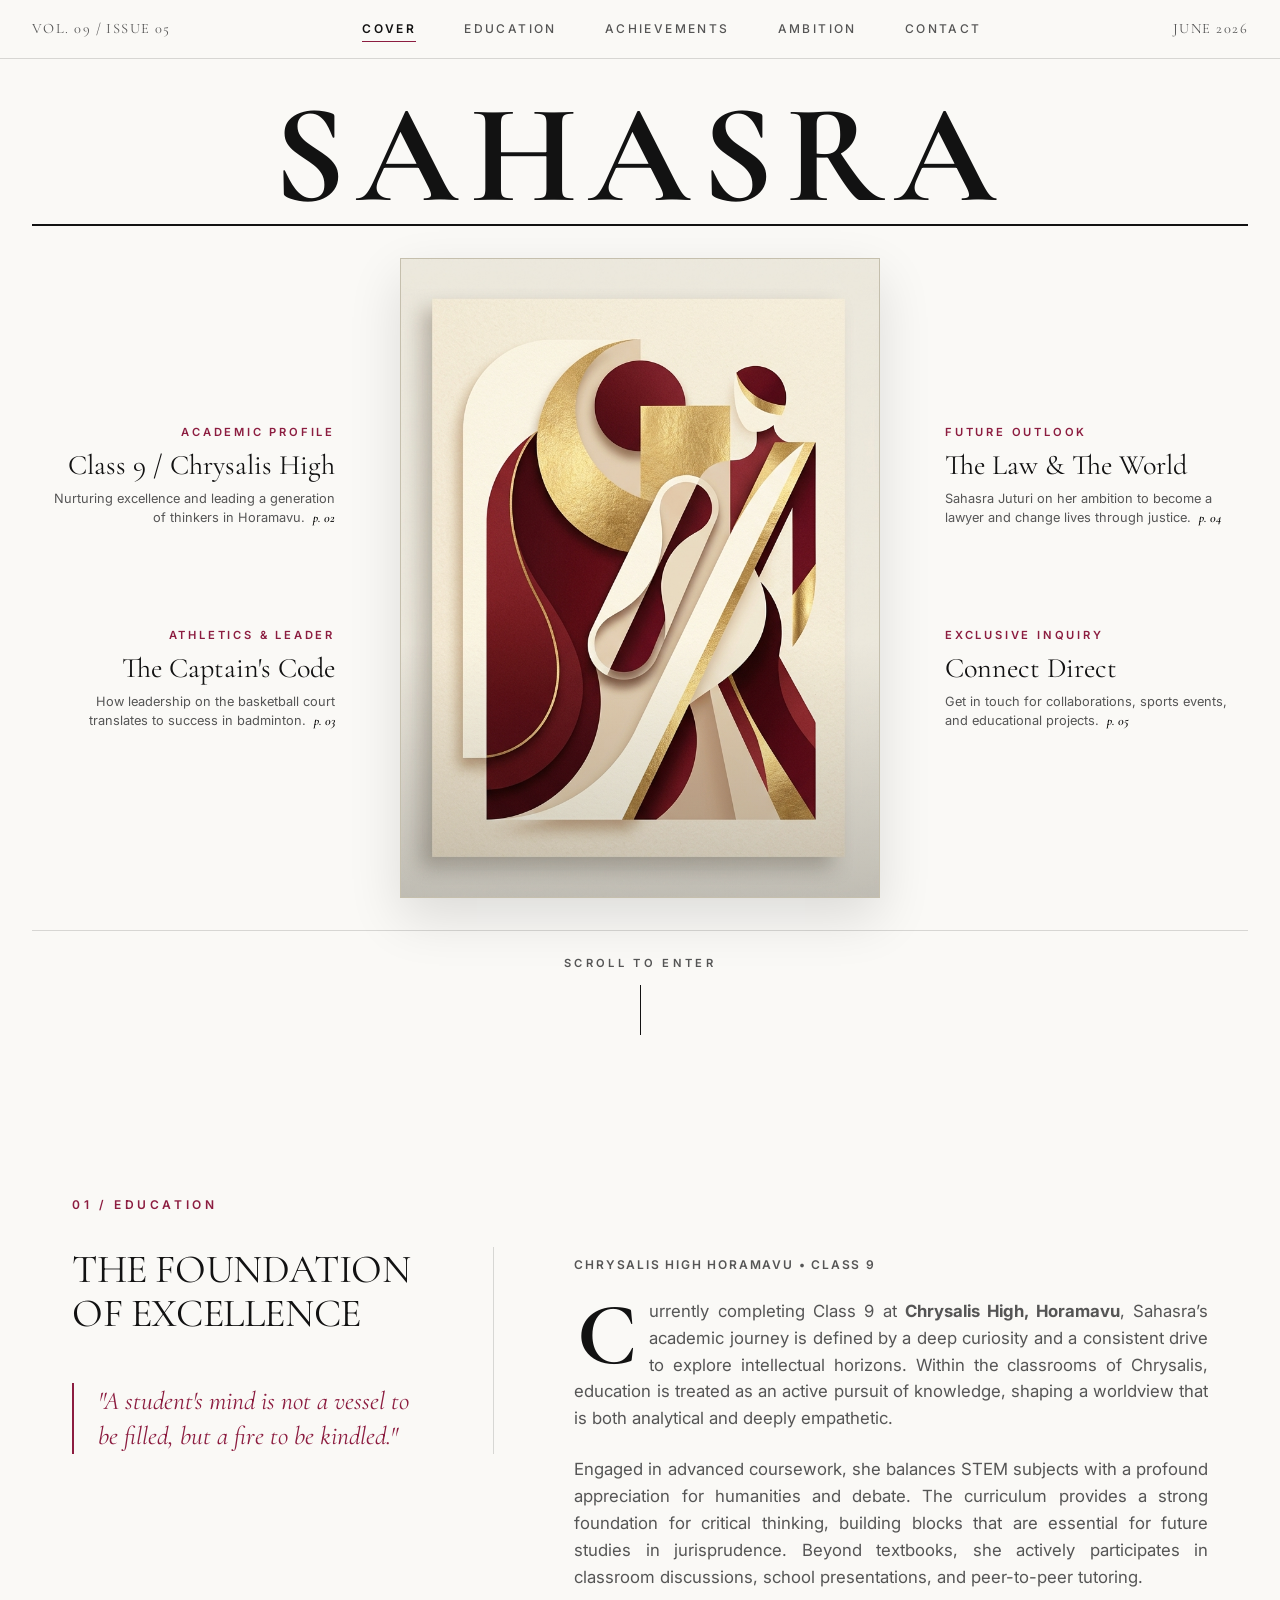
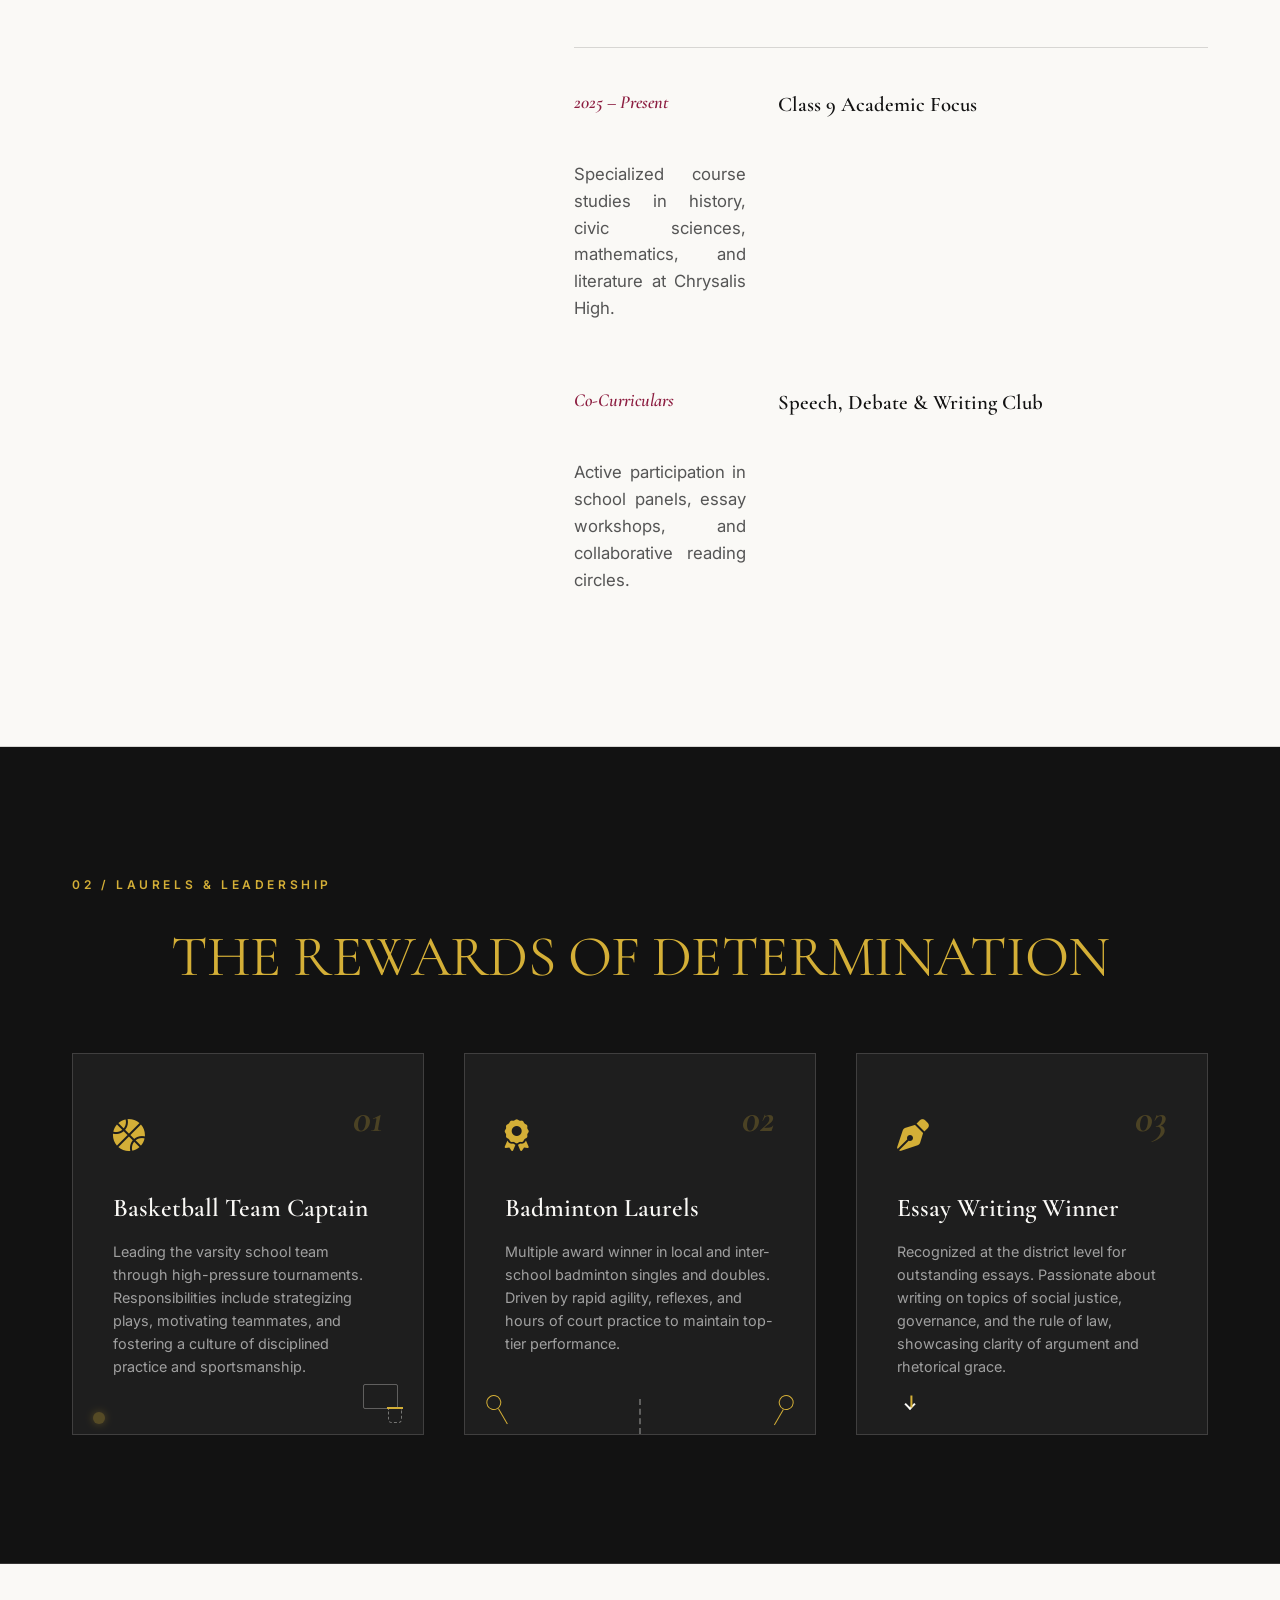
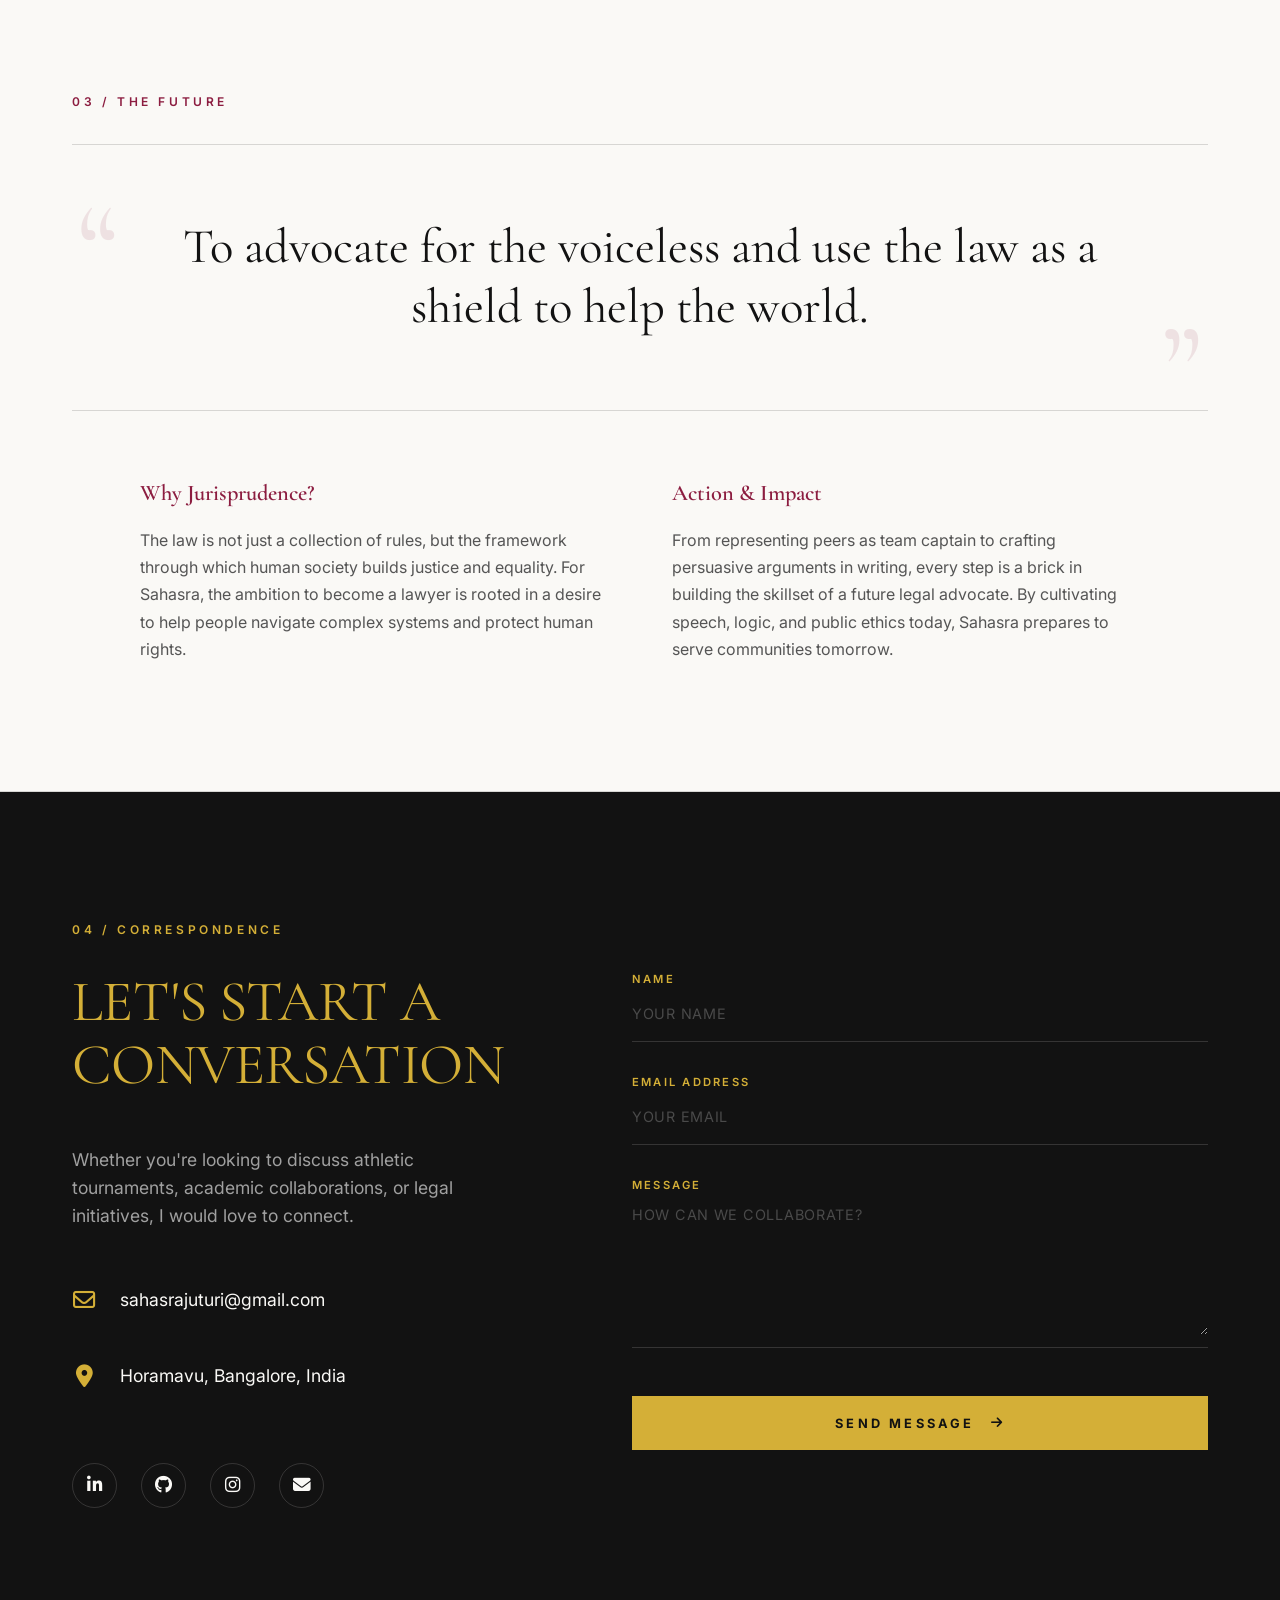
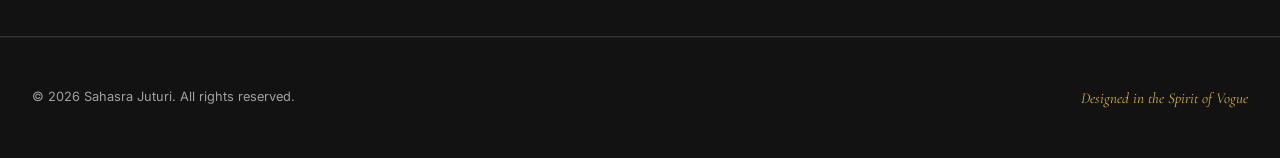
==== index.html @ def4b980 "second commit" ====
<!DOCTYPE html>
<html lang="en">
<head>
    <meta charset="UTF-8">
    <meta name="viewport" content="width=device-width, initial-scale=1.0">
    <title>Sahasra Juturi | Personal Portfolio & Editorial Showcase</title>
    <meta name="description" content="Explore the portfolio of Sahasra Juturi: student leader, basketball captain, award-winning essayist, badminton athlete, and aspiring lawyer.">
    
    <!-- Google Fonts: Cormorant Garamond (Editorial Serif) & Inter (Premium Sans-serif) -->
    <link rel="preconnect" href="https://fonts.googleapis.com">
    <link rel="preconnect" href="https://fonts.gstatic.com" crossorigin>
    <link href="https://fonts.googleapis.com/css2?family=Cormorant+Garamond:ital,wght@0,300;0,400;0,600;0,700;1,400&family=Inter:wght@300;400;500;600;700&display=swap" rel="stylesheet">
    
    <!-- FontAwesome for Premium Icons -->
    <link rel="stylesheet" href="https://cdnjs.cloudflare.com/ajax/libs/font-awesome/6.4.0/css/all.min.css">
    
    <!-- Project Stylesheet -->
    <link rel="stylesheet" href="style.css">
</head>
<body>

    <!-- Header Navigation -->
    <header class="editorial-header">
        <div class="header-container">
            <div class="issue-tag">Vol. 09 / Issue 05</div>
            <nav class="nav-links">
                <a href="#cover" class="nav-item active">Cover</a>
                <a href="#education" class="nav-item">Education</a>
                <a href="#achievements" class="nav-item">Achievements</a>
                <a href="#ambition" class="nav-item">Ambition</a>
                <a href="#contact" class="nav-item">Contact</a>
            </nav>
            <div class="date-tag">June 2026</div>
        </div>
    </header>

    <!-- Main Content -->
    <main>

        <!-- Section 1: Hero / Magazine Cover -->
        <section id="cover" class="magazine-cover section-fade">
            <div class="cover-container">
                <div class="masthead-wrapper">
                    <h1 class="masthead-title">SAHASRA</h1>
                </div>
                
                <div class="cover-grid">
                    <!-- Left Headlines -->
                    <div class="cover-column column-left">
                        <div class="headline-block" data-target="education">
                            <span class="category-tag">ACADEMIC PROFILE</span>
                            <h2 class="headline-title">Class 9 / Chrysalis High</h2>
                            <p class="headline-desc">Nurturing excellence and leading a generation of thinkers in Horamavu. <span class="page-num">p. 02</span></p>
                        </div>
                        
                        <div class="headline-block" data-target="achievements">
                            <span class="category-tag">ATHLETICS & LEADER</span>
                            <h2 class="headline-title">The Captain's Code</h2>
                            <p class="headline-desc">How leadership on the basketball court translates to success in badminton. <span class="page-num">p. 03</span></p>
                        </div>
                    </div>

                    <!-- Centerpiece Graphic -->
                    <div class="cover-centerpiece">
                        <div class="centerpiece-frame">
                            <img src="cover_centerpiece.png" alt="Sahasra Juturi Portfolio Centerpiece" class="centerpiece-img" id="centerpiece-image">
                            <div class="centerpiece-overlay"></div>
                        </div>
                    </div>

                    <!-- Right Headlines -->
                    <div class="cover-column column-right">
                        <div class="headline-block" data-target="ambition">
                            <span class="category-tag">FUTURE OUTLOOK</span>
                            <h2 class="headline-title">The Law & The World</h2>
                            <p class="headline-desc">Sahasra Juturi on her ambition to become a lawyer and change lives through justice. <span class="page-num">p. 04</span></p>
                        </div>
                        
                        <div class="headline-block" data-target="contact">
                            <span class="category-tag">EXCLUSIVE INQUIRY</span>
                            <h2 class="headline-title">Connect Direct</h2>
                            <p class="headline-desc">Get in touch for collaborations, sports events, and educational projects. <span class="page-num">p. 05</span></p>
                        </div>
                    </div>
                </div>

                <!-- Scroll Indicator / Footer Tag -->
                <div class="cover-footer">
                    <div class="scroll-prompt">
                        <span class="scroll-text">SCROLL TO ENTER</span>
                        <div class="scroll-line"></div>
                    </div>
                </div>
            </div>
        </section>

        <!-- Section 2: Education -->
        <section id="education" class="editorial-section section-fade">
            <div class="container">
                <div class="section-label">01 / Education</div>
                <div class="editorial-spread">
                    <div class="spread-sidebar">
                        <h2 class="section-headline">THE FOUNDATION OF EXCELLENCE</h2>
                        <blockquote class="editorial-quote">
                            "A student's mind is not a vessel to be filled, but a fire to be kindled."
                        </blockquote>
                    </div>
                    <div class="spread-content">
                        <div class="article-meta">CHRYSALIS HIGH HORAMAVU &bull; CLASS 9</div>
                        <p class="dropcap-paragraph">
                            Currently completing Class 9 at <strong>Chrysalis High, Horamavu</strong>, Sahasra’s academic journey is defined by a deep curiosity and a consistent drive to explore intellectual horizons. Within the classrooms of Chrysalis, education is treated as an active pursuit of knowledge, shaping a worldview that is both analytical and deeply empathetic.
                        </p>
                        <p>
                            Engaged in advanced coursework, she balances STEM subjects with a profound appreciation for humanities and debate. The curriculum provides a strong foundation for critical thinking, building blocks that are essential for future studies in jurisprudence. Beyond textbooks, she actively participates in classroom discussions, school presentations, and peer-to-peer tutoring.
                        </p>
                        <div class="education-highlights">
                            <div class="highlight-item">
                                <span class="highlight-year">2025 – Present</span>
                                <h4 class="highlight-title">Class 9 Academic Focus</h4>
                                <p class="highlight-detail">Specialized course studies in history, civic sciences, mathematics, and literature at Chrysalis High.</p>
                            </div>
                            <div class="highlight-item">
                                <span class="highlight-year">Co-Curriculars</span>
                                <h4 class="highlight-title">Speech, Debate & Writing Club</h4>
                                <p class="highlight-detail">Active participation in school panels, essay workshops, and collaborative reading circles.</p>
                            </div>
                        </div>
                    </div>
                </div>
            </div>
        </section>

        <!-- Section 3: Awards & Achievements -->
        <section id="achievements" class="editorial-section dark-bg section-fade">
            <div class="container">
                <div class="section-label gold-text">02 / Laurels & Leadership</div>
                <h2 class="section-headline centered gold-text">THE REWARDS OF DETERMINATION</h2>
                
                <div class="achievements-grid">
                    <!-- Card 1: Basketball -->
                    <div class="achievement-card">
                        <div class="card-num">01</div>
                        <div class="card-icon"><i class="fa-solid fa-basketball"></i></div>
                        <h3 class="card-title">Basketball Team Captain</h3>
                        <p class="card-desc">Leading the varsity school team through high-pressure tournaments. Responsibilities include strategizing plays, motivating teammates, and fostering a culture of disciplined practice and sportsmanship.</p>
                        <div class="sports-animation basketball-anim">
                            <div class="hoop-backboard"></div>
                            <div class="hoop-rim"></div>
                            <div class="hoop-net"></div>
                            <div class="basketball-ball"></div>
                        </div>
                    </div>

                    <!-- Card 2: Badminton -->
                    <div class="achievement-card">
                        <div class="card-num">02</div>
                        <div class="card-icon"><i class="fa-solid fa-award"></i></div>
                        <h3 class="card-title">Badminton Laurels</h3>
                        <p class="card-desc">Multiple award winner in local and inter-school badminton singles and doubles. Driven by rapid agility, reflexes, and hours of court practice to maintain top-tier performance.</p>
                        <div class="sports-animation badminton-anim">
                            <div class="badminton-net"></div>
                            <div class="badminton-racket racket-left"></div>
                            <div class="badminton-racket racket-right"></div>
                            <div class="badminton-shuttle"></div>
                        </div>
                    </div>

                    <!-- Card 3: Essay Writing -->
                    <div class="achievement-card">
                        <div class="card-num">03</div>
                        <div class="card-icon"><i class="fa-solid fa-pen-nib"></i></div>
                        <h3 class="card-title">Essay Writing Winner</h3>
                        <p class="card-desc">Recognized at the district level for outstanding essays. Passionate about writing on topics of social justice, governance, and the rule of law, showcasing clarity of argument and rhetorical grace.</p>
                        <div class="sports-animation writing-anim">
                            <div class="writing-line"></div>
                            <div class="writing-pen"></div>
                        </div>
                    </div>
                </div>
            </div>
        </section>

        <!-- Section 4: Ambition -->
        <section id="ambition" class="editorial-section section-fade">
            <div class="container">
                <div class="section-label">03 / The Future</div>
                <div class="ambition-showcase">
                    <div class="ambition-hero">
                        <div class="ambition-quote-wrapper">
                            <span class="quote-mark">&ldquo;</span>
                            <h2 class="ambition-large-text">To advocate for the voiceless and use the law as a shield to help the world.</h2>
                            <span class="quote-mark-close">&rdquo;</span>
                        </div>
                    </div>
                    <div class="ambition-details">
                        <div class="detail-column">
                            <h3 class="detail-subtitle">Why Jurisprudence?</h3>
                            <p>
                                The law is not just a collection of rules, but the framework through which human society builds justice and equality. For Sahasra, the ambition to become a lawyer is rooted in a desire to help people navigate complex systems and protect human rights.
                            </p>
                        </div>
                        <div class="detail-column">
                            <h3 class="detail-subtitle">Action & Impact</h3>
                            <p>
                                From representing peers as team captain to crafting persuasive arguments in writing, every step is a brick in building the skillset of a future legal advocate. By cultivating speech, logic, and public ethics today, Sahasra prepares to serve communities tomorrow.
                            </p>
                        </div>
                    </div>
                </div>
            </div>
        </section>

        <!-- Section 5: Contact Details -->
        <section id="contact" class="editorial-section dark-bg section-fade">
            <div class="container">
                <div class="section-label gold-text">04 / Correspondence</div>
                <div class="contact-layout">
                    <div class="contact-info">
                        <h2 class="section-headline gold-text">LET'S START A CONVERSATION</h2>
                        <p class="contact-intro-text">
                            Whether you're looking to discuss athletic tournaments, academic collaborations, or legal initiatives, I would love to connect.
                        </p>
                        
                        <div class="contact-details-list">
                            <a href="mailto:sahasrajuturi@gmail.com" class="contact-detail-item" id="email-link">
                                <i class="fa-regular fa-envelope"></i>
                                <span>sahasrajuturi@gmail.com</span>
                            </a>
                            <div class="contact-detail-item">
                                <i class="fa-solid fa-location-dot"></i>
                                <span>Horamavu, Bangalore, India</span>
                            </div>
                        </div>

                        <div class="social-links">
                            <a href="#" aria-label="LinkedIn Link" class="social-icon"><i class="fa-brands fa-linkedin-in"></i></a>
                            <a href="#" aria-label="GitHub Link" class="social-icon"><i class="fa-brands fa-github"></i></a>
                            <a href="#" aria-label="Instagram Link" class="social-icon"><i class="fa-brands fa-instagram"></i></a>
                            <a href="mailto:sahasrajuturi@gmail.com" aria-label="Email Sahasra" class="social-icon"><i class="fa-solid fa-envelope"></i></a>
                        </div>
                    </div>

                    <div class="contact-form-wrapper">
                        <form id="portfolio-contact-form" class="editorial-form">
                            <div class="form-group">
                                <label for="form-name">Name</label>
                                <input type="text" id="form-name" placeholder="YOUR NAME" required>
                            </div>
                            <div class="form-group">
                                <label for="form-email">Email Address</label>
                                <input type="email" id="form-email" placeholder="YOUR EMAIL" required>
                            </div>
                            <div class="form-group">
                                <label for="form-message">Message</label>
                                <textarea id="form-message" rows="5" placeholder="HOW CAN WE COLLABORATE?" required></textarea>
                            </div>
                            <button type="submit" class="submit-btn" id="submit-contact-button">
                                SEND MESSAGE
                                <i class="fa-solid fa-arrow-right"></i>
                            </button>
                        </form>
                        <div id="form-feedback" class="form-feedback hidden"></div>
                    </div>
                </div>
            </div>
        </section>

    </main>

    <!-- Footer -->
    <footer class="editorial-footer">
        <div class="footer-container">
            <p class="copyright-text">&copy; 2026 Sahasra Juturi. All rights reserved.</p>
            <p class="design-credit">Designed in the Spirit of Vogue</p>
        </div>
    </footer>

    <!-- Project Interactions -->
    <script src="script.js"></script>
</body>
</html>
---- style.css ----
/* ==========================================================================
   VOGUE-INSPIRED PERSONAL PORTFOLIO: DESIGN TOKENS & DESIGN SYSTEM
   ========================================================================== */

:root {
    /* Premium Color Palette */
    --color-bg-light: #FAF9F6;       /* Warm ivory/cream */
    --color-bg-dark: #121212;        /* Elegant deep black/charcoal */
    --color-bg-dark-gray: #1E1E1E;   /* Rich sidebar/card charcoal */
    --color-text-dark: #121212;      /* Primary text on light background */
    --color-text-light: #FAF9F6;     /* Primary text on dark background */
    --color-text-muted-dark: #555555;/* Secondary text on light background */
    --color-text-muted-light: #A0A0A0;/* Secondary text on dark background */
    --color-vogue-red: #8C1D40;      /* Deep burgundy accent */
    --color-gold: #D4AF37;           /* Champagne gold accent */
    --color-gold-hover: #F3E5AB;     /* Soft bright gold for interactions */
    --color-border-dark: rgba(18, 18, 18, 0.15);
    --color-border-light: rgba(250, 249, 246, 0.15);

    /* Fonts */
    --font-serif: 'Cormorant Garamond', serif;
    --font-sans: 'Inter', sans-serif;

    /* Spacing & Layout */
    --transition-smooth: all 0.4s cubic-bezier(0.25, 0.8, 0.25, 1);
    --transition-slow: all 0.8s cubic-bezier(0.25, 1, 0.5, 1);
    --transition-fast: all 0.2s ease;
}

/* ==========================================================================
   BASE STYLES & TYPOGRAPHY
   ========================================================================== */

* {
    margin: 0;
    padding: 0;
    box-sizing: border-box;
}

html {
    scroll-behavior: smooth;
    font-size: 16px;
    background-color: var(--color-bg-light);
}

body {
    font-family: var(--font-sans);
    color: var(--color-text-dark);
    background-color: var(--color-bg-light);
    line-height: 1.6;
    overflow-x: hidden;
    -webkit-font-smoothing: antialiased;
    -moz-osx-font-smoothing: grayscale;
}

/* Typography Hierarchy */
h1, h2, h3, h4 {
    font-family: var(--font-serif);
    font-weight: 400;
}

a {
    color: inherit;
    text-decoration: none;
    transition: var(--transition-fast);
}

/* Scrollbar Styles */
::-webkit-scrollbar {
    width: 6px;
}
::-webkit-scrollbar-track {
    background: var(--color-bg-light);
}
::-webkit-scrollbar-thumb {
    background: #c5b59f;
}
::-webkit-scrollbar-thumb:hover {
    background: var(--color-vogue-red);
}

/* ==========================================================================
   NAVIGATION / HEADER
   ========================================================================== */

.editorial-header {
    position: fixed;
    top: 0;
    left: 0;
    width: 100%;
    z-index: 1000;
    background-color: rgba(250, 249, 246, 0.92);
    border-bottom: 1px solid var(--color-border-dark);
    backdrop-filter: blur(10px);
    transition: var(--transition-smooth);
}

.editorial-header.scrolled {
    padding: 0.5rem 0;
    box-shadow: 0 5px 20px rgba(0, 0, 0, 0.03);
}

.header-container {
    max-width: 1400px;
    margin: 0 auto;
    padding: 1rem 2rem;
    display: flex;
    justify-content: space-between;
    align-items: center;
}

.issue-tag, .date-tag {
    font-family: var(--font-serif);
    font-size: 0.9rem;
    letter-spacing: 0.1em;
    text-transform: uppercase;
    color: var(--color-text-muted-dark);
}

.nav-links {
    display: flex;
    gap: 3rem;
}

.nav-item {
    font-family: var(--font-sans);
    font-size: 0.75rem;
    text-transform: uppercase;
    letter-spacing: 0.2em;
    font-weight: 500;
    color: var(--color-text-muted-dark);
    position: relative;
    padding: 0.2rem 0;
}

.nav-item::after {
    content: '';
    position: absolute;
    width: 0;
    height: 1px;
    bottom: 0;
    left: 50%;
    background-color: var(--color-vogue-red);
    transition: var(--transition-smooth);
    transform: translateX(-50%);
}

.nav-item:hover {
    color: var(--color-text-dark);
}

.nav-item:hover::after,
.nav-item.active::after {
    width: 100%;
}

.nav-item.active {
    color: var(--color-text-dark);
    font-weight: 600;
}

/* ==========================================================================
   MAGAZINE HERO / COVER SECTION
   ========================================================================== */

.magazine-cover {
    min-height: 100vh;
    padding-top: 5rem;
    padding-bottom: 2rem;
    display: flex;
    flex-direction: column;
    justify-content: space-between;
    position: relative;
    overflow: hidden;
}

.cover-container {
    max-width: 1400px;
    margin: 0 auto;
    width: 100%;
    height: 100%;
    display: flex;
    flex-direction: column;
    flex-grow: 1;
    justify-content: space-between;
    padding: 0 2rem;
}

/* Large Vogue-Style Masthead */
.masthead-wrapper {
    width: 100%;
    text-align: center;
    border-bottom: 2px solid var(--color-text-dark);
    margin-top: 1rem;
    padding-bottom: 0.5rem;
    position: relative;
}

.masthead-title {
    font-size: clamp(4.5rem, 11vw, 13rem);
    font-family: var(--font-serif);
    font-weight: 700;
    letter-spacing: 0.08em;
    line-height: 0.85;
    margin: 0;
    color: var(--color-text-dark);
    position: relative;
    user-select: none;
    z-index: 10;
}

/* Grid Layout for Columns & Center Image */
.cover-grid {
    display: grid;
    grid-template-columns: 1fr 1.6fr 1fr;
    gap: 2rem;
    align-items: center;
    margin: 2rem 0;
    flex-grow: 1;
    position: relative;
    z-index: 15;
}

.cover-column {
    display: flex;
    flex-direction: column;
    gap: 4rem;
}

.column-left {
    text-align: right;
}

.column-right {
    text-align: left;
}

/* Headlines */
.headline-block {
    cursor: pointer;
    transition: var(--transition-smooth);
    padding: 1rem;
    border-radius: 4px;
    border: 1px solid transparent;
}

.headline-block:hover {
    border-color: var(--color-border-dark);
    background-color: rgba(255, 255, 255, 0.4);
    transform: translateY(-5px);
}

.category-tag {
    display: block;
    font-family: var(--font-sans);
    font-size: 0.7rem;
    font-weight: 600;
    letter-spacing: 0.25em;
    color: var(--color-vogue-red);
    text-transform: uppercase;
    margin-bottom: 0.5rem;
}

.headline-title {
    font-family: var(--font-serif);
    font-size: clamp(1.4rem, 2.2vw, 2.2rem);
    line-height: 1.1;
    margin-bottom: 0.5rem;
    transition: var(--transition-fast);
}

.headline-block:hover .headline-title {
    color: var(--color-vogue-red);
}

.headline-desc {
    font-family: var(--font-sans);
    font-size: 0.8rem;
    color: var(--color-text-muted-dark);
    line-height: 1.5;
}

.page-num {
    font-family: var(--font-serif);
    font-style: italic;
    font-weight: 600;
    color: var(--color-text-dark);
    margin-left: 0.25rem;
}

/* Centerpiece Frame (Emulating Vogue Cover Depth) */
.cover-centerpiece {
    width: 100%;
    display: flex;
    justify-content: center;
    position: relative;
    z-index: 20;
}

.centerpiece-frame {
    width: 100%;
    max-width: 480px;
    aspect-ratio: 3 / 4;
    overflow: hidden;
    box-shadow: 0 20px 50px rgba(0, 0, 0, 0.12);
    border: 1px solid var(--color-border-dark);
    position: relative;
    background-color: #e5dec9;
}

.centerpiece-img {
    width: 100%;
    height: 100%;
    object-fit: cover;
    transition: var(--transition-slow);
}

.headline-block:hover ~ .cover-centerpiece .centerpiece-img {
    transform: scale(1.03);
}

.centerpiece-overlay {
    position: absolute;
    top: 0;
    left: 0;
    width: 100%;
    height: 100%;
    background: linear-gradient(180deg, rgba(18, 18, 18, 0) 60%, rgba(18, 18, 18, 0.2) 100%);
    pointer-events: none;
}

/* Cover Footer */
.cover-footer {
    display: flex;
    justify-content: center;
    align-items: center;
    border-top: 1px solid var(--color-border-dark);
    padding-top: 1.5rem;
}

.scroll-prompt {
    display: flex;
    flex-direction: column;
    align-items: center;
    gap: 0.8rem;
    cursor: pointer;
}

.scroll-text {
    font-family: var(--font-sans);
    font-size: 0.7rem;
    letter-spacing: 0.3em;
    font-weight: 600;
    color: var(--color-text-muted-dark);
}

.scroll-line {
    width: 1px;
    height: 50px;
    background: linear-gradient(to bottom, var(--color-text-dark) 50%, transparent 50%);
    background-size: 100% 200%;
    animation: scroll-bounce 2s infinite cubic-bezier(0.25, 0.8, 0.25, 1);
}

@keyframes scroll-bounce {
    0% {
        background-position: 0 0;
    }
    50% {
        background-position: 0 -100%;
    }
    100% {
        background-position: 0 -200%;
    }
}

/* ==========================================================================
   EDITORIAL SECTION LAYOUT
   ========================================================================== */

.editorial-section {
    padding: 8rem 0;
    border-bottom: 1px solid var(--color-border-dark);
    position: relative;
}

.editorial-section.dark-bg {
    background-color: var(--color-bg-dark);
    color: var(--color-text-light);
    border-bottom: 1px solid var(--color-border-light);
}

.container {
    max-width: 1200px;
    margin: 0 auto;
    padding: 0 2rem;
}

.section-label {
    font-family: var(--font-sans);
    font-size: 0.75rem;
    letter-spacing: 0.3em;
    text-transform: uppercase;
    font-weight: 600;
    color: var(--color-vogue-red);
    margin-bottom: 2rem;
}

.section-headline {
    font-size: clamp(2.2rem, 4.5vw, 4rem);
    line-height: 1.1;
    margin-bottom: 3rem;
    letter-spacing: -0.01em;
}

.section-headline.centered {
    text-align: center;
}

.gold-text {
    color: var(--color-gold);
}

/* ==========================================================================
   SECTION 2: EDUCATION (EDITORIAL SPREAD)
   ========================================================================== */

.editorial-spread {
    display: grid;
    grid-template-columns: 1fr 1.5fr;
    gap: 5rem;
    align-items: start;
}

.spread-sidebar {
    border-right: 1px solid var(--color-border-dark);
    padding-right: 4rem;
}

.spread-sidebar .section-headline {
    margin-bottom: 2rem;
    font-size: 2.5rem;
    line-height: 1.1;
}

.editorial-quote {
    font-family: var(--font-serif);
    font-size: 1.6rem;
    font-style: italic;
    color: var(--color-vogue-red);
    line-height: 1.4;
    border-left: 2px solid var(--color-vogue-red);
    padding-left: 1.5rem;
    margin-top: 3rem;
}

.spread-content {
    padding-top: 0.5rem;
}

.article-meta {
    font-family: var(--font-sans);
    font-size: 0.75rem;
    font-weight: 600;
    letter-spacing: 0.15em;
    color: var(--color-text-muted-dark);
    margin-bottom: 1.5rem;
}

.dropcap-paragraph::first-letter {
    font-family: var(--font-serif);
    float: left;
    font-size: 5.5rem;
    line-height: 0.75;
    padding-top: 4px;
    padding-right: 12px;
    padding-left: 3px;
    font-weight: 700;
    color: var(--color-text-dark);
}

.spread-content p {
    font-size: 1.05rem;
    color: var(--color-text-muted-dark);
    margin-bottom: 1.5rem;
    text-align: justify;
}

.education-highlights {
    margin-top: 3.5rem;
    display: flex;
    flex-direction: column;
    gap: 2.5rem;
    border-top: 1px solid var(--color-border-dark);
    padding-top: 2.5rem;
}

.highlight-item {
    display: grid;
    grid-template-columns: 1fr 2.5fr;
    gap: 2rem;
}

.highlight-year {
    font-family: var(--font-serif);
    font-size: 1.15rem;
    font-weight: 600;
    color: var(--color-vogue-red);
    font-style: italic;
}

.highlight-title {
    font-size: 1.3rem;
    font-weight: 600;
    margin-bottom: 0.5rem;
}

.highlight-detail {
    font-size: 0.9rem;
    color: var(--color-text-muted-dark);
}

/* ==========================================================================
   SECTION 3: AWARDS & ACHIEVEMENTS
   ========================================================================== */

.achievements-grid {
    display: grid;
    grid-template-columns: repeat(3, 1fr);
    gap: 2.5rem;
    margin-top: 4rem;
}

.achievement-card {
    background-color: var(--color-bg-dark-gray);
    border: 1px solid var(--color-border-light);
    padding: 3.5rem 2.5rem;
    position: relative;
    transition: var(--transition-smooth);
    display: flex;
    flex-direction: column;
    height: 100%;
}

.achievement-card:hover {
    transform: translateY(-8px);
    border-color: var(--color-gold);
    box-shadow: 0 15px 40px rgba(0, 0, 0, 0.4);
}

.card-num {
    font-family: var(--font-serif);
    font-size: 2.5rem;
    font-style: italic;
    color: rgba(212, 175, 55, 0.25);
    position: absolute;
    top: 2rem;
    right: 2.5rem;
    font-weight: 700;
}

.card-icon {
    font-size: 2rem;
    color: var(--color-gold);
    margin-bottom: 2rem;
}

.card-title {
    font-size: 1.6rem;
    font-weight: 600;
    margin-bottom: 1rem;
    color: var(--color-text-light);
    line-height: 1.2;
}

.card-desc {
    font-size: 0.9rem;
    color: var(--color-text-muted-light);
    line-height: 1.6;
}

/* ==========================================================================
   SECTION 4: AMBITION
   ========================================================================== */

.ambition-showcase {
    display: flex;
    flex-direction: column;
    gap: 4rem;
}

.ambition-hero {
    border-top: 1px solid var(--color-border-dark);
    border-bottom: 1px solid var(--color-border-dark);
    padding: 4.5rem 0;
    text-align: center;
}

.ambition-quote-wrapper {
    max-width: 1000px;
    margin: 0 auto;
    position: relative;
}

.quote-mark {
    font-family: var(--font-serif);
    font-size: 8rem;
    line-height: 0;
    position: absolute;
    top: 2rem;
    left: -4rem;
    opacity: 0.1;
    color: var(--color-vogue-red);
}

.quote-mark-close {
    font-family: var(--font-serif);
    font-size: 8rem;
    line-height: 0;
    position: absolute;
    bottom: -2rem;
    right: -4rem;
    opacity: 0.1;
    color: var(--color-vogue-red);
}

.ambition-large-text {
    font-size: clamp(2rem, 3.8vw, 3.4rem);
    font-family: var(--font-serif);
    line-height: 1.25;
    font-weight: 400;
    color: var(--color-text-dark);
}

.ambition-details {
    display: grid;
    grid-template-columns: repeat(2, 1fr);
    gap: 4rem;
    max-width: 1000px;
    margin: 0 auto;
}

.detail-subtitle {
    font-size: 1.4rem;
    font-weight: 600;
    margin-bottom: 1rem;
    color: var(--color-vogue-red);
}

.ambition-details p {
    font-size: 1rem;
    color: var(--color-text-muted-dark);
    line-height: 1.7;
}

/* ==========================================================================
   SECTION 5: CONTACT & CORRESPONDENCE
   ========================================================================== */

.contact-layout {
    display: grid;
    grid-template-columns: 1fr 1.2fr;
    gap: 5rem;
    align-items: start;
    margin-top: 2rem;
}

.contact-info {
    padding-right: 2rem;
}

.contact-intro-text {
    font-size: 1.1rem;
    color: var(--color-text-muted-light);
    margin-bottom: 3rem;
}

.contact-details-list {
    display: flex;
    flex-direction: column;
    gap: 2rem;
    margin-bottom: 4rem;
}

.contact-detail-item {
    display: flex;
    align-items: center;
    gap: 1.5rem;
    font-size: 1.1rem;
    color: var(--color-text-light);
    transition: var(--transition-fast);
    padding: 0.5rem 0;
    width: fit-content;
}

.contact-detail-item i {
    font-size: 1.4rem;
    color: var(--color-gold);
    width: 24px;
    text-align: center;
}

#email-link:hover {
    color: var(--color-gold);
    transform: translateX(5px);
}

.social-links {
    display: flex;
    gap: 1.5rem;
}

.social-icon {
    display: flex;
    justify-content: center;
    align-items: center;
    width: 45px;
    height: 45px;
    border-radius: 50%;
    border: 1px solid var(--color-border-light);
    color: var(--color-text-light);
    font-size: 1.1rem;
    transition: var(--transition-smooth);
}

.social-icon:hover {
    background-color: var(--color-gold);
    color: var(--color-bg-dark);
    border-color: var(--color-gold);
    transform: translateY(-3px);
}

/* Luxurious Form */
.editorial-form {
    display: flex;
    flex-direction: column;
    gap: 2rem;
}

.form-group {
    display: flex;
    flex-direction: column;
    gap: 0.5rem;
    border-bottom: 1px solid var(--color-border-light);
    padding-bottom: 0.8rem;
}

.form-group label {
    font-family: var(--font-sans);
    font-size: 0.7rem;
    letter-spacing: 0.2em;
    font-weight: 600;
    color: var(--color-gold);
    text-transform: uppercase;
}

.form-group input,
.form-group textarea {
    background: transparent;
    border: none;
    outline: none;
    font-family: var(--font-serif);
    font-size: 1.3rem;
    color: var(--color-text-light);
    width: 100%;
    padding: 0.2rem 0;
}

.form-group input::placeholder,
.form-group textarea::placeholder {
    color: #4a4a4a;
    font-family: var(--font-sans);
    font-size: 0.9rem;
    letter-spacing: 0.05em;
}

.form-group input:focus,
.form-group textarea:focus {
    border-color: var(--color-gold);
}

.submit-btn {
    background-color: var(--color-gold);
    color: var(--color-bg-dark);
    border: none;
    padding: 1.2rem 2.5rem;
    font-family: var(--font-sans);
    font-size: 0.8rem;
    font-weight: 700;
    letter-spacing: 0.25em;
    cursor: pointer;
    transition: var(--transition-smooth);
    display: flex;
    justify-content: center;
    align-items: center;
    gap: 1rem;
    margin-top: 1rem;
}

.submit-btn:hover {
    background-color: var(--color-text-light);
    color: var(--color-bg-dark);
    transform: translateY(-2px);
}

.form-feedback {
    margin-top: 1.5rem;
    padding: 1rem;
    border-radius: 4px;
    font-size: 0.9rem;
    font-family: var(--font-sans);
    text-align: center;
    animation: fadeIn 0.3s ease;
}

.form-feedback.success {
    background-color: rgba(40, 167, 69, 0.15);
    color: #28a745;
    border: 1px solid rgba(40, 167, 69, 0.3);
}

.form-feedback.error {
    background-color: rgba(220, 53, 69, 0.15);
    color: #dc3545;
    border: 1px solid rgba(220, 53, 69, 0.3);
}

.hidden {
    display: none;
}

/* ==========================================================================
   FOOTER
   ========================================================================== */

.editorial-footer {
    background-color: var(--color-bg-dark);
    color: var(--color-text-muted-light);
    border-top: 1px solid rgba(250, 249, 246, 0.05);
    padding: 3rem 0;
}

.footer-container {
    max-width: 1400px;
    margin: 0 auto;
    padding: 0 2rem;
    display: flex;
    justify-content: space-between;
    align-items: center;
}

.copyright-text {
    font-size: 0.8rem;
}

.design-credit {
    font-family: var(--font-serif);
    font-size: 0.95rem;
    font-style: italic;
    color: var(--color-gold);
}

/* ==========================================================================
   SCROLL ANIMATIONS (FADE IN EFFECTS)
   ========================================================================== */

.section-fade {
    opacity: 0;
    transform: translateY(40px);
    transition: opacity 1s cubic-bezier(0.25, 1, 0.5, 1),
                transform 1s cubic-bezier(0.25, 1, 0.5, 1);
}

.section-fade.visible {
    opacity: 1;
    transform: translateY(0);
}

@keyframes fadeIn {
    from { opacity: 0; }
    to { opacity: 1; }
}

/* ==========================================================================
   RESPONSIVE MEDIA QUERIES
   ========================================================================== */

@media (max-width: 1200px) {
    .editorial-spread {
        gap: 3rem;
    }
    .spread-sidebar {
        padding-right: 2rem;
    }
}

@media (max-width: 992px) {
    /* Header adjustments */
    .issue-tag, .date-tag {
        display: none;
    }
    .header-container {
        justify-content: center;
    }
    .nav-links {
        gap: 1.8rem;
    }

    /* Cover adjustments */
    .cover-grid {
        grid-template-columns: 1fr;
        gap: 3rem;
    }
    .cover-column {
        gap: 2rem;
    }
    .column-left {
        text-align: left;
        order: 2;
    }
    .cover-centerpiece {
        order: 1;
    }
    .column-right {
        order: 3;
    }
    .centerpiece-frame {
        max-width: 380px;
    }

    /* Education Section */
    .editorial-spread {
        grid-template-columns: 1fr;
        gap: 3rem;
    }
    .spread-sidebar {
        border-right: none;
        border-bottom: 1px solid var(--color-border-dark);
        padding-right: 0;
        padding-bottom: 2rem;
    }
    .editorial-quote {
        margin-top: 1.5rem;
    }

    /* Achievements Grid */
    .achievements-grid {
        grid-template-columns: repeat(2, 1fr);
    }

    /* Ambition Section */
    .ambition-details {
        grid-template-columns: 1fr;
        gap: 2rem;
    }

    /* Contact Details */
    .contact-layout {
        grid-template-columns: 1fr;
        gap: 4rem;
    }
    .contact-info {
        padding-right: 0;
    }
}

@media (max-width: 768px) {
    .editorial-section {
        padding: 5rem 0;
    }
    
    /* Cover Masthead */
    .masthead-title {
        font-size: clamp(3.2rem, 12vw, 6rem);
    }
    
    .nav-links {
        gap: 1.2rem;
    }
    .nav-item {
        font-size: 0.65rem;
        letter-spacing: 0.15em;
    }

    /* Achievements Grid */
    .achievements-grid {
        grid-template-columns: 1fr;
    }
    
    .quote-mark, .quote-mark-close {
        display: none;
    }
    
    /* Highlight item layout */
    .highlight-item {
        grid-template-columns: 1fr;
        gap: 0.5rem;
    }
    .education-highlights {
        gap: 2rem;
    }
}

@media (max-width: 480px) {
    .header-container {
        padding: 1rem;
    }
    .nav-links {
        gap: 0.8rem;
        flex-wrap: wrap;
        justify-content: center;
    }
    .submit-btn {
        padding: 1rem 1.5rem;
        font-size: 0.75rem;
    }
}
}

/* ==========================================================================
   SPORTS & CREATIVE HOVER ANIMATIONS
   ========================================================================== */

.sports-animation {
    height: 100px;
    width: 100%;
    position: relative;
    margin-top: 2rem;
    padding-top: 1rem;
    border-top: 1px dashed rgba(250, 249, 246, 0.1);
    overflow: hidden;
    opacity: 0.15;
    transition: var(--transition-smooth);
}

.achievement-card:hover .sports-animation {
    opacity: 0.95;
}

/* 1. Basketball Animation */
.basketball-anim {
    display: flex;
    align-items: center;
    justify-content: center;
}

.hoop-backboard {
    position: absolute;
    right: 25px;
    bottom: 25px;
    width: 35px;
    height: 25px;
    border: 1px solid rgba(250, 249, 246, 0.3);
    border-radius: 2px;
}

.hoop-rim {
    position: absolute;
    right: 20px;
    bottom: 25px;
    width: 16px;
    height: 2px;
    background-color: var(--color-gold);
}

.hoop-net {
    position: absolute;
    right: 21px;
    bottom: 11px;
    width: 14px;
    height: 14px;
    border-left: 1px dashed rgba(250, 249, 246, 0.4);
    border-right: 1px dashed rgba(250, 249, 246, 0.4);
    border-bottom: 1px dashed rgba(250, 249, 246, 0.4);
    border-radius: 0 0 4px 4px;
    transform-origin: top center;
}

.basketball-ball {
    position: absolute;
    left: 20px;
    bottom: 10px;
    width: 12px;
    height: 12px;
    border-radius: 50%;
    background-color: var(--color-gold);
    box-shadow: 0 0 8px var(--color-gold);
    transform: translateY(0);
    opacity: 0.3;
}

.achievement-card:hover .basketball-ball {
    animation: basketball-shoot 2.2s infinite ease-in-out;
}

.achievement-card:hover .hoop-net {
    animation: net-swish 2.2s infinite ease-in-out;
}

@keyframes basketball-shoot {
    0% {
        left: 20px;
        bottom: 10px;
        opacity: 0;
        transform: scale(0.8);
    }
    10% {
        opacity: 1;
        transform: scale(1);
    }
    50% {
        left: calc(100% - 130px);
        bottom: 60px;
    }
    70% {
        left: calc(100% - 38px);
        bottom: 24px;
        opacity: 1;
        transform: scale(0.9);
    }
    80% {
        left: calc(100% - 36px);
        bottom: 5px;
        opacity: 0.5;
        transform: scale(0.85);
    }
    90%, 100% {
        left: calc(100% - 34px);
        bottom: -15px;
        opacity: 0;
    }
}

@keyframes net-swish {
    0%, 68% {
        transform: scale(1) rotate(0deg);
    }
    72% {
        transform: scale(1.15, 0.8) rotate(3deg);
    }
    78% {
        transform: scale(0.9, 1.1) rotate(-3deg);
    }
    84% {
        transform: scale(1.05, 0.95) rotate(1deg);
    }
    90% {
        transform: scale(1) rotate(0deg);
    }
}

/* 2. Badminton Animation */
.badminton-anim {
    display: flex;
    align-items: center;
    justify-content: center;
}

.badminton-net {
    position: absolute;
    left: 50%;
    bottom: 0;
    width: 2px;
    height: 35px;
    border-left: 2px dashed rgba(250, 249, 246, 0.3);
    transform: translateX(-50%);
}

.badminton-racket {
    position: absolute;
    width: 15px;
    height: 15px;
    border: 1px solid var(--color-gold);
    border-radius: 50%;
    bottom: 25px;
}

.badminton-racket::after {
    content: '';
    position: absolute;
    width: 1px;
    height: 18px;
    background-color: var(--color-gold);
    top: 14px;
    left: 7px;
}

.racket-left {
    left: 25px;
    transform: rotate(-30deg);
    transform-origin: bottom center;
}

.racket-right {
    right: 25px;
    transform: rotate(30deg);
    transform-origin: bottom center;
}

.badminton-shuttle {
    position: absolute;
    left: 32px;
    bottom: 30px;
    width: 8px;
    height: 8px;
    border-left: 4px solid transparent;
    border-right: 4px solid transparent;
    border-top: 6px solid var(--color-text-light);
    border-radius: 1px;
    opacity: 0;
}

.badminton-shuttle::after {
    content: '';
    position: absolute;
    width: 4px;
    height: 4px;
    background-color: var(--color-gold);
    border-radius: 50%;
    top: -8px;
    left: -2px;
}

.achievement-card:hover .racket-left {
    animation: swing-left 2.5s infinite ease-in-out;
}

.achievement-card:hover .racket-right {
    animation: swing-right 2.5s infinite ease-in-out;
}

.achievement-card:hover .badminton-shuttle {
    animation: shuttle-flight 2.5s infinite ease-in-out;
}

@keyframes swing-left {
    0%, 100% {
        transform: rotate(-30deg);
    }
    8% {
        transform: rotate(15deg);
    }
    18% {
        transform: rotate(-30deg);
    }
}

@keyframes swing-right {
    0%, 100% {
        transform: rotate(30deg);
    }
    50% {
        transform: rotate(30deg);
    }
    58% {
        transform: rotate(-15deg);
    }
    68% {
        transform: rotate(30deg);
    }
}

@keyframes shuttle-flight {
    0% {
        left: 32px;
        bottom: 30px;
        transform: rotate(45deg);
        opacity: 0;
    }
    5% {
        opacity: 1;
    }
    25% {
        left: 50%;
        bottom: 70px;
        transform: rotate(90deg);
    }
    49% {
        left: calc(100% - 42px);
        bottom: 30px;
        transform: rotate(135deg);
        opacity: 1;
    }
    50% {
        left: calc(100% - 42px);
        bottom: 30px;
        transform: rotate(225deg);
        opacity: 1;
    }
    75% {
        left: 50%;
        bottom: 70px;
        transform: rotate(270deg);
    }
    95% {
        left: 32px;
        bottom: 30px;
        transform: rotate(315deg);
        opacity: 1;
    }
    100% {
        left: 32px;
        bottom: 30px;
        transform: rotate(315deg);
        opacity: 0;
    }
}

/* 3. Writing / Essay Animation */
.writing-anim {
    display: flex;
    align-items: center;
    justify-content: center;
}

.writing-line {
    position: absolute;
    left: 15%;
    bottom: 25px;
    width: 0%;
    height: 1px;
    background-color: var(--color-gold);
    box-shadow: 0 0 4px var(--color-gold);
    transition: none;
}

.writing-pen {
    position: absolute;
    left: 15%;
    bottom: 24px;
    width: 8px;
    height: 8px;
    border-left: 2px solid var(--color-text-light);
    border-bottom: 2px solid var(--color-text-light);
    transform: rotate(-45deg);
    transform-origin: bottom left;
}

.writing-pen::after {
    content: '';
    position: absolute;
    width: 2px;
    height: 12px;
    background-color: var(--color-gold);
    transform: rotate(45deg);
    left: 4px;
    top: -3px;
}

.achievement-card:hover .writing-line {
    animation: draw-line 3s infinite ease-in-out;
}

.achievement-card:hover .writing-pen {
    animation: draw-pen 3s infinite ease-in-out;
}

@keyframes draw-line {
    0% {
        width: 0%;
        opacity: 0;
    }
    5% {
        opacity: 1;
    }
    80% {
        width: 70%;
        opacity: 1;
    }
    90%, 100% {
        width: 70%;
        opacity: 0;
    }
}

@keyframes draw-pen {
    0% {
        left: 15%;
        transform: rotate(-45deg) translate(0, 0);
        opacity: 0;
    }
    5% {
        opacity: 1;
    }
    80% {
        left: 85%;
        transform: rotate(-40deg) translate(3px, -2px);
        opacity: 1;
    }
    90%, 100% {
        left: 85%;
        opacity: 0;
    }
}
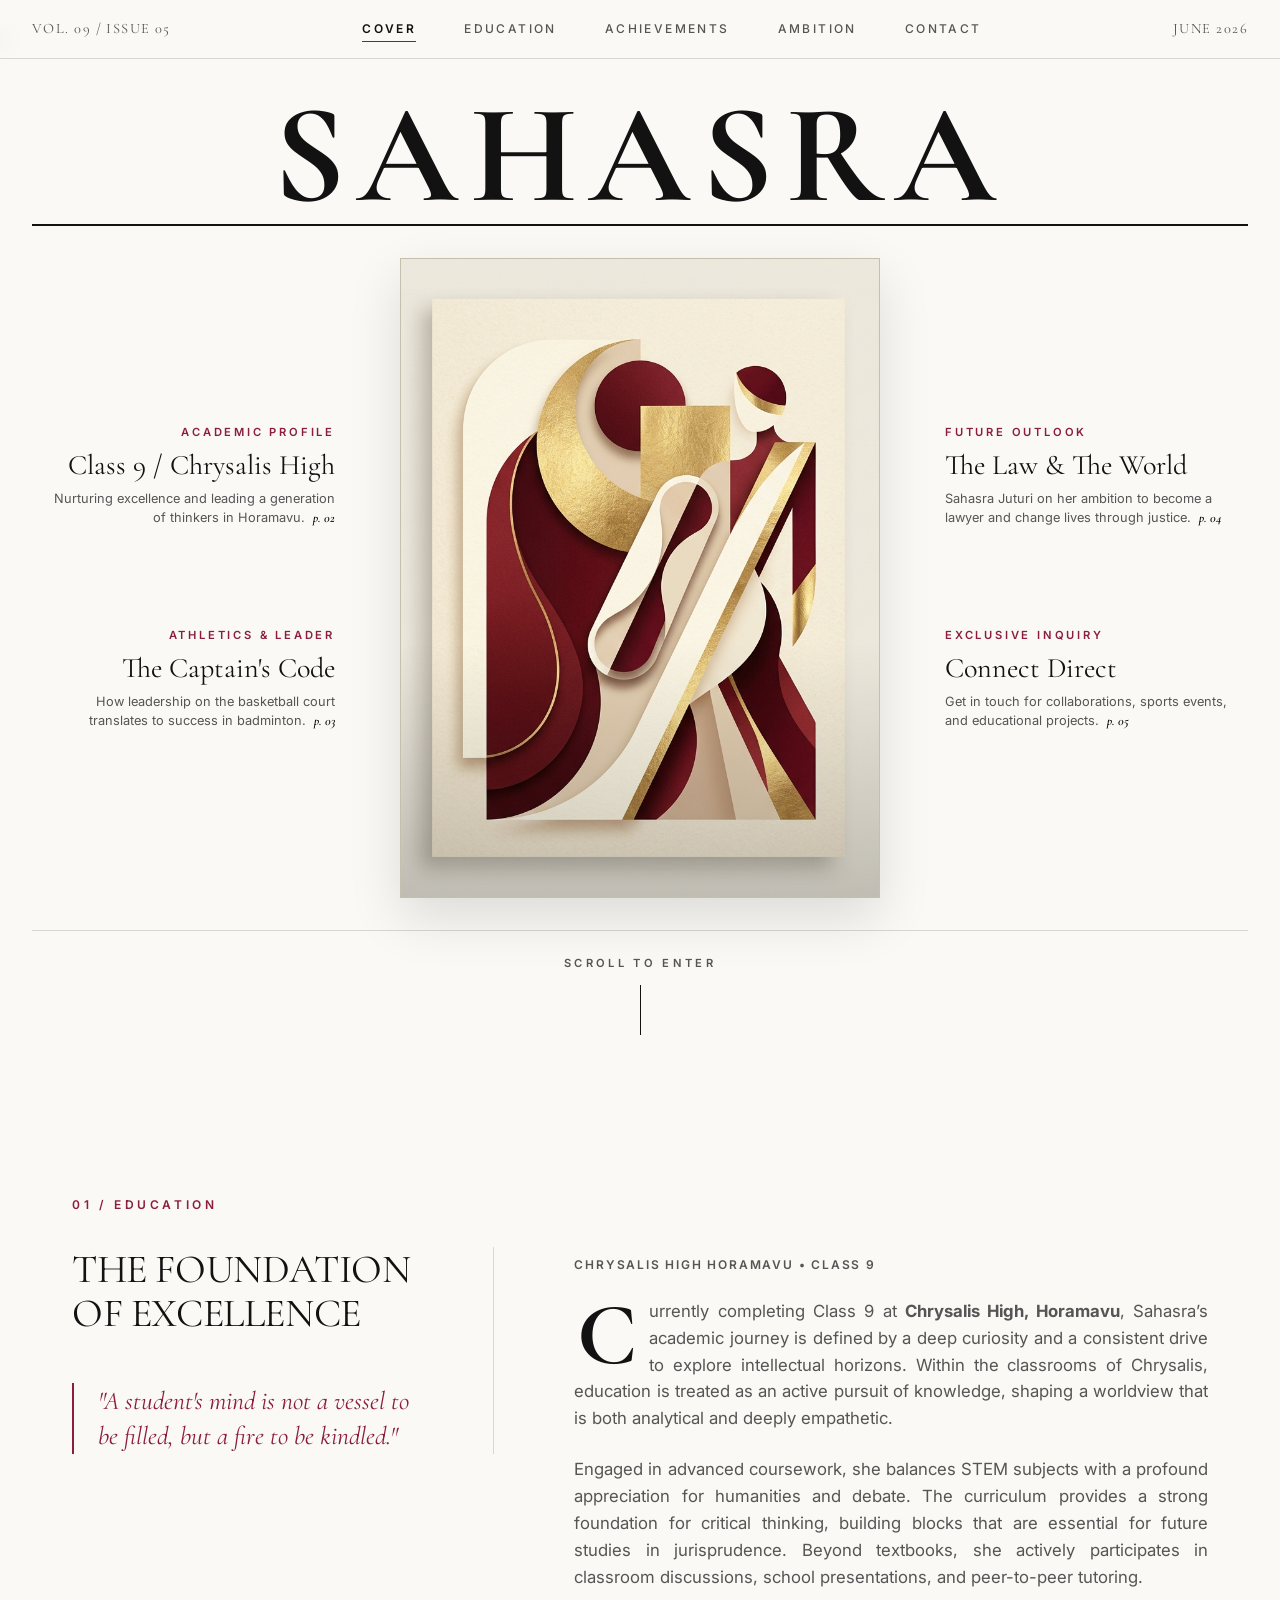
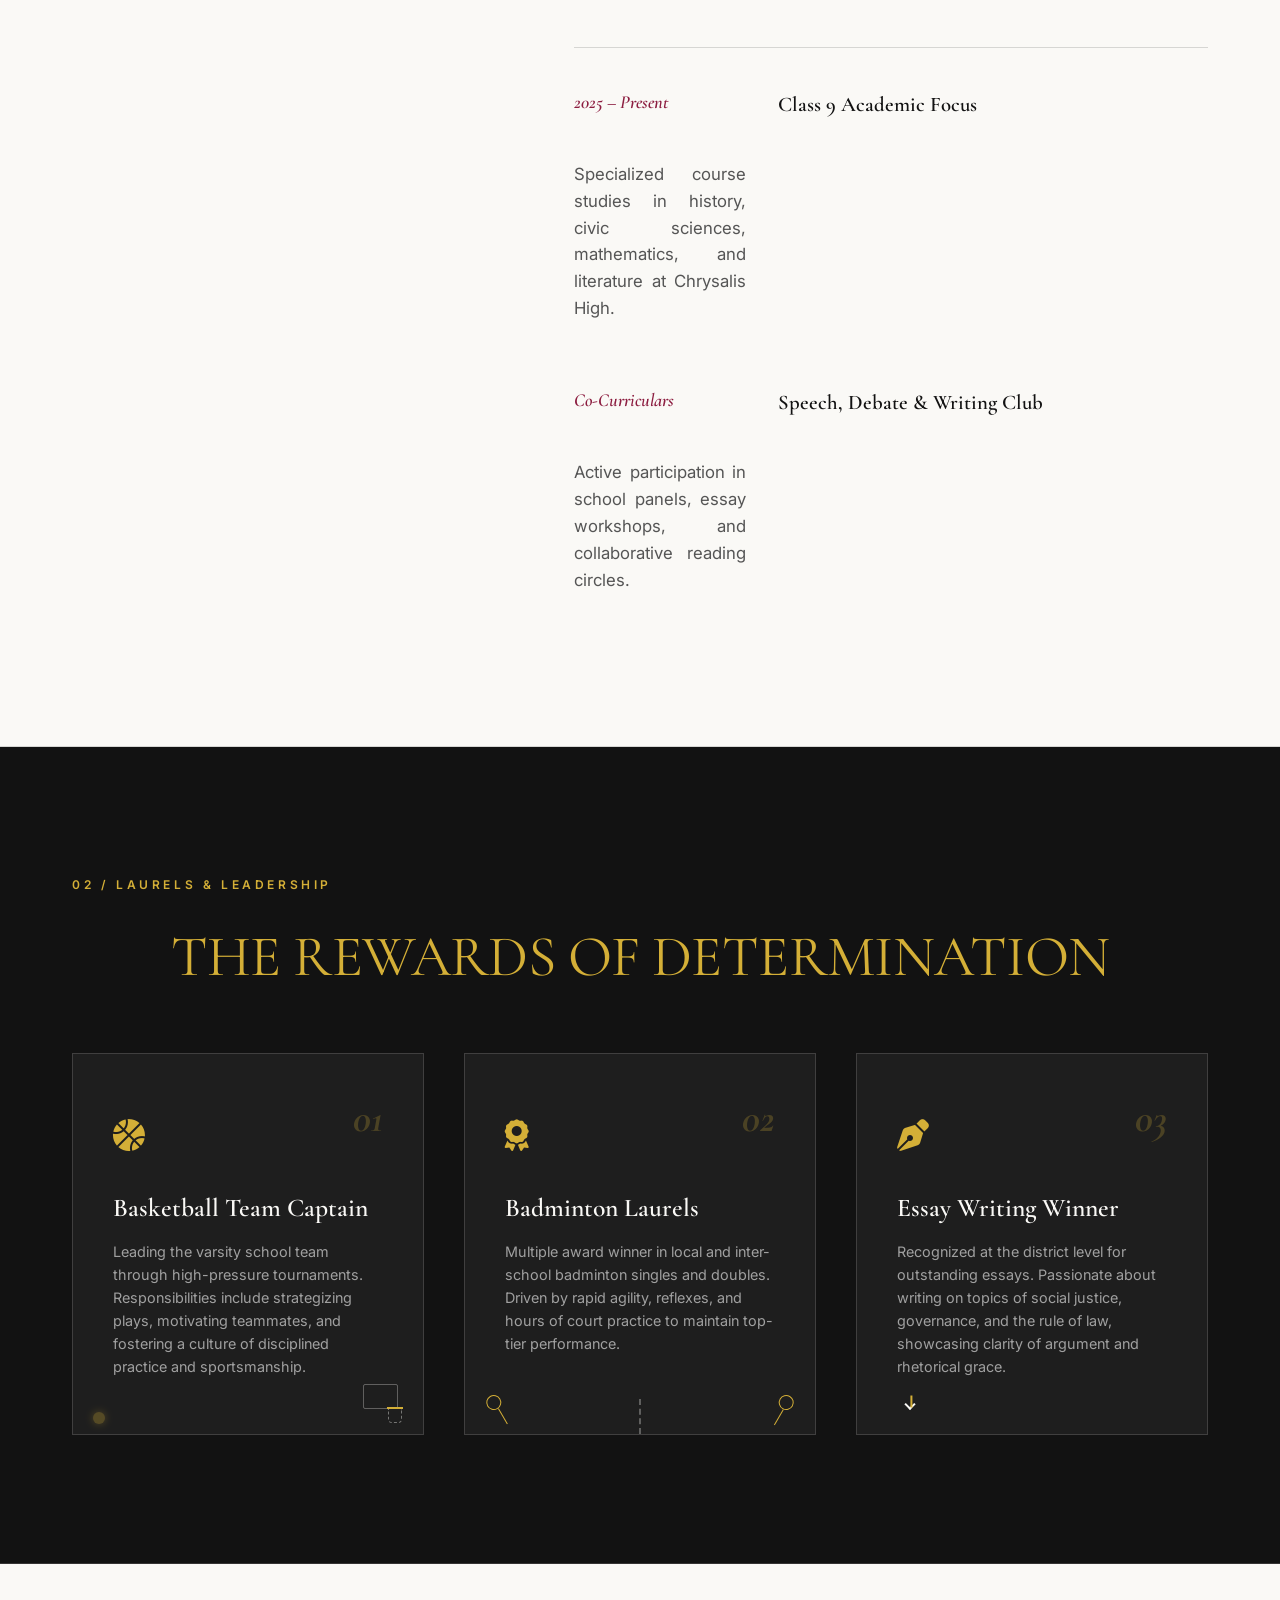
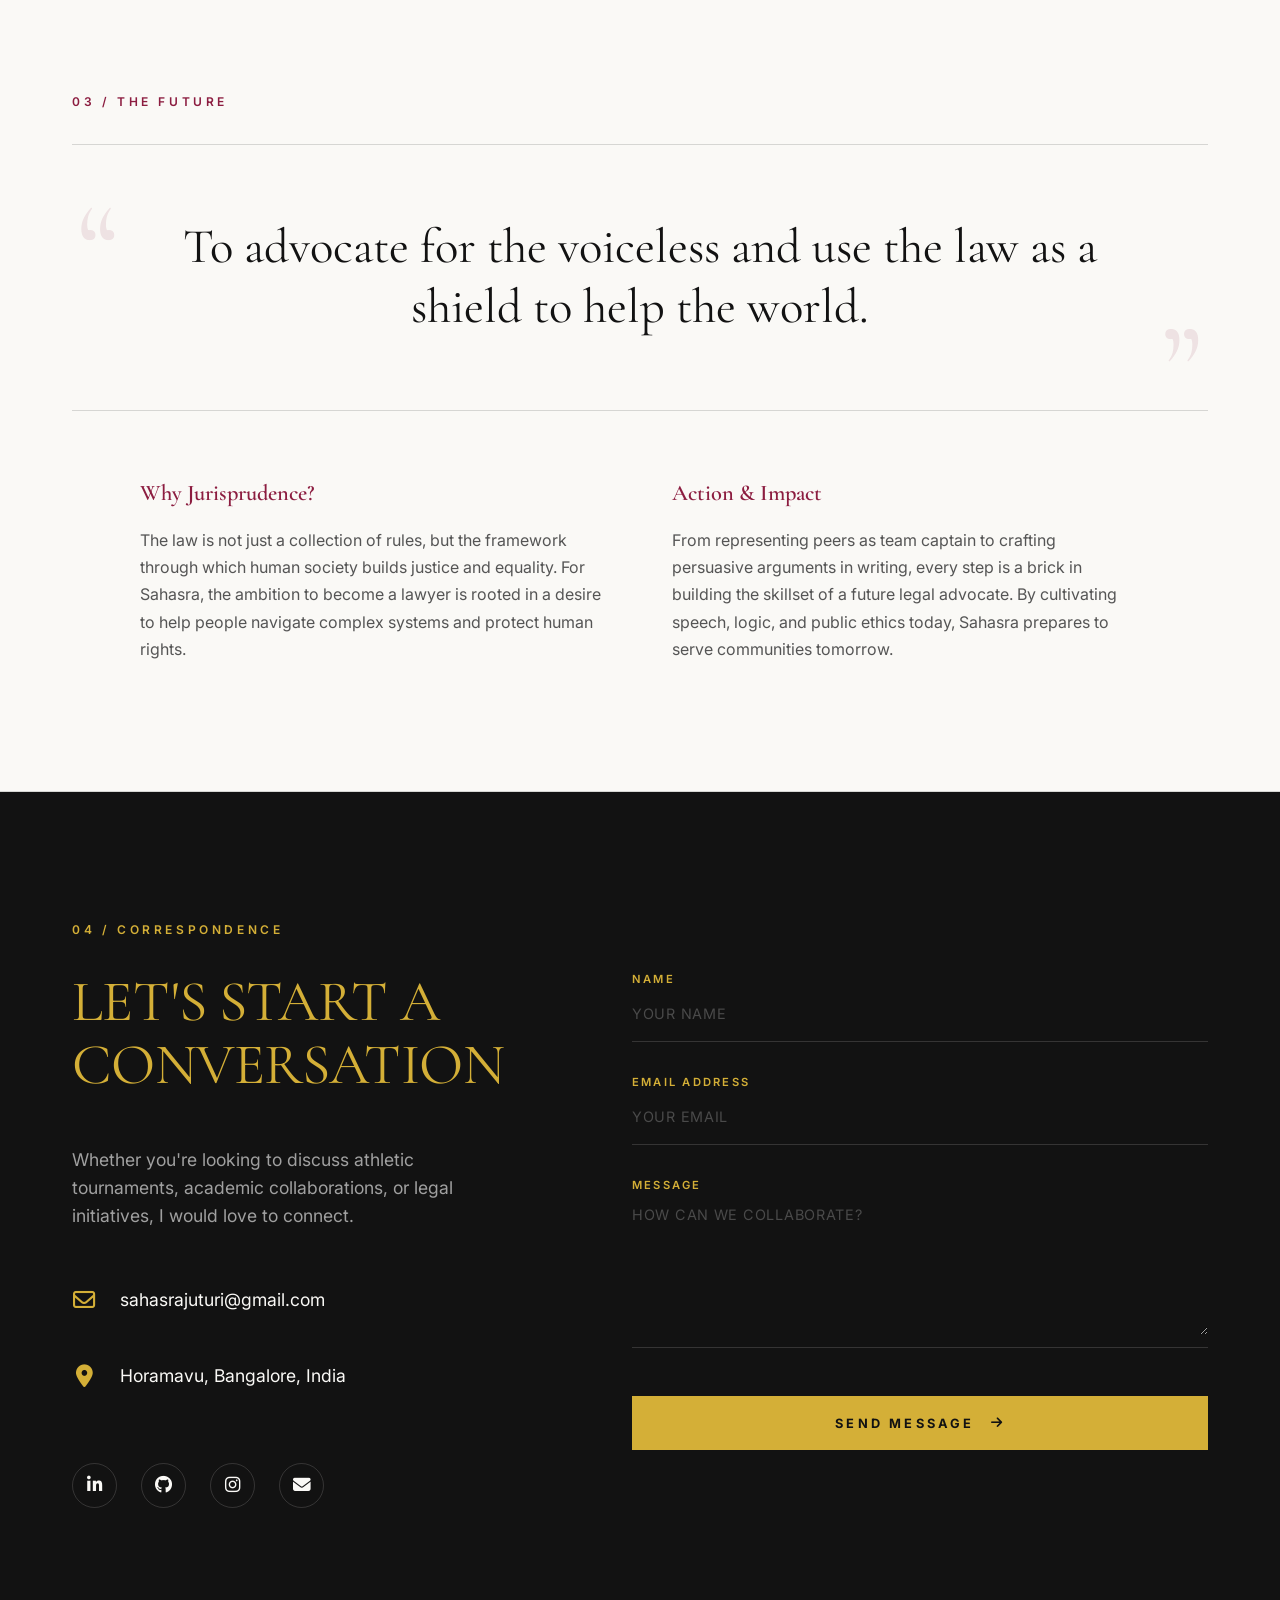
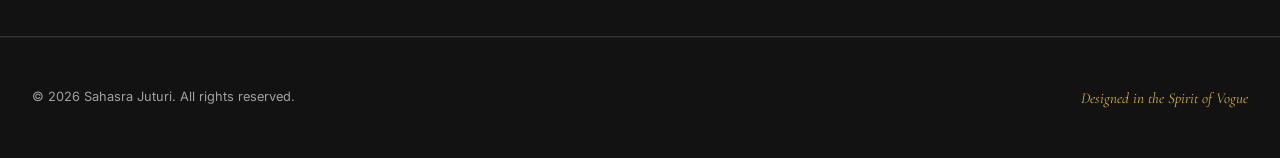
==== commit 0e841c17: "2 defined commit" ====
--- a/index.html
+++ b/index.html
@@ -1,23 +1,30 @@
 <!DOCTYPE html>
 <html lang="en">
+
 <head>
     <meta charset="UTF-8">
     <meta name="viewport" content="width=device-width, initial-scale=1.0">
     <title>Sahasra Juturi | Personal Portfolio & Editorial Showcase</title>
-    <meta name="description" content="Explore the portfolio of Sahasra Juturi: student leader, basketball captain, award-winning essayist, badminton athlete, and aspiring lawyer.">
-    
+    <meta name="description"
+        content="Explore the portfolio of Sahasra Juturi: student leader, basketball captain, award-winning essayist, badminton athlete, and aspiring lawyer.">
+
     <!-- Google Fonts: Cormorant Garamond (Editorial Serif) & Inter (Premium Sans-serif) -->
     <link rel="preconnect" href="https://fonts.googleapis.com">
     <link rel="preconnect" href="https://fonts.gstatic.com" crossorigin>
-    <link href="https://fonts.googleapis.com/css2?family=Cormorant+Garamond:ital,wght@0,300;0,400;0,600;0,700;1,400&family=Inter:wght@300;400;500;600;700&display=swap" rel="stylesheet">
-    
+    <link
+        href="https://fonts.googleapis.com/css2?family=Cormorant+Garamond:ital,wght@0,300;0,400;0,600;0,700;1,400&family=Inter:wght@300;400;500;600;700&display=swap"
+        rel="stylesheet">
+
     <!-- FontAwesome for Premium Icons -->
     <link rel="stylesheet" href="https://cdnjs.cloudflare.com/ajax/libs/font-awesome/6.4.0/css/all.min.css">
-    
+
     <!-- Project Stylesheet -->
     <link rel="stylesheet" href="style.css">
 </head>
+
 <body>
+    <canvas id="ambient-animation-canvas"
+        style="position:fixed; top:0; left:0; width:100vw; height:100vh; pointer-events:none; z-index:0; opacity:0.65;"></canvas>
 
     <!-- Header Navigation -->
     <header class="editorial-header">
@@ -43,27 +50,30 @@
                 <div class="masthead-wrapper">
                     <h1 class="masthead-title">SAHASRA</h1>
                 </div>
-                
+
                 <div class="cover-grid">
                     <!-- Left Headlines -->
                     <div class="cover-column column-left">
                         <div class="headline-block" data-target="education">
                             <span class="category-tag">ACADEMIC PROFILE</span>
                             <h2 class="headline-title">Class 9 / Chrysalis High</h2>
-                            <p class="headline-desc">Nurturing excellence and leading a generation of thinkers in Horamavu. <span class="page-num">p. 02</span></p>
-                        </div>
-                        
+                            <p class="headline-desc">Nurturing excellence and leading a generation of thinkers in
+                                Horamavu. <span class="page-num">p. 02</span></p>
+                        </div>
+
                         <div class="headline-block" data-target="achievements">
                             <span class="category-tag">ATHLETICS & LEADER</span>
                             <h2 class="headline-title">The Captain's Code</h2>
-                            <p class="headline-desc">How leadership on the basketball court translates to success in badminton. <span class="page-num">p. 03</span></p>
+                            <p class="headline-desc">How leadership on the basketball court translates to success in
+                                badminton. <span class="page-num">p. 03</span></p>
                         </div>
                     </div>
 
                     <!-- Centerpiece Graphic -->
                     <div class="cover-centerpiece">
                         <div class="centerpiece-frame">
-                            <img src="cover_centerpiece.png" alt="Sahasra Juturi Portfolio Centerpiece" class="centerpiece-img" id="centerpiece-image">
+                            <img src="cover_centerpiece.png" alt="Sahasra Juturi Portfolio Centerpiece"
+                                class="centerpiece-img" id="centerpiece-image">
                             <div class="centerpiece-overlay"></div>
                         </div>
                     </div>
@@ -73,13 +83,15 @@
                         <div class="headline-block" data-target="ambition">
                             <span class="category-tag">FUTURE OUTLOOK</span>
                             <h2 class="headline-title">The Law & The World</h2>
-                            <p class="headline-desc">Sahasra Juturi on her ambition to become a lawyer and change lives through justice. <span class="page-num">p. 04</span></p>
-                        </div>
-                        
+                            <p class="headline-desc">Sahasra Juturi on her ambition to become a lawyer and change lives
+                                through justice. <span class="page-num">p. 04</span></p>
+                        </div>
+
                         <div class="headline-block" data-target="contact">
                             <span class="category-tag">EXCLUSIVE INQUIRY</span>
                             <h2 class="headline-title">Connect Direct</h2>
-                            <p class="headline-desc">Get in touch for collaborations, sports events, and educational projects. <span class="page-num">p. 05</span></p>
+                            <p class="headline-desc">Get in touch for collaborations, sports events, and educational
+                                projects. <span class="page-num">p. 05</span></p>
                         </div>
                     </div>
                 </div>
@@ -108,21 +120,30 @@
                     <div class="spread-content">
                         <div class="article-meta">CHRYSALIS HIGH HORAMAVU &bull; CLASS 9</div>
                         <p class="dropcap-paragraph">
-                            Currently completing Class 9 at <strong>Chrysalis High, Horamavu</strong>, Sahasra’s academic journey is defined by a deep curiosity and a consistent drive to explore intellectual horizons. Within the classrooms of Chrysalis, education is treated as an active pursuit of knowledge, shaping a worldview that is both analytical and deeply empathetic.
+                            Currently completing Class 9 at <strong>Chrysalis High, Horamavu</strong>, Sahasra’s
+                            academic journey is defined by a deep curiosity and a consistent drive to explore
+                            intellectual horizons. Within the classrooms of Chrysalis, education is treated as an active
+                            pursuit of knowledge, shaping a worldview that is both analytical and deeply empathetic.
                         </p>
                         <p>
-                            Engaged in advanced coursework, she balances STEM subjects with a profound appreciation for humanities and debate. The curriculum provides a strong foundation for critical thinking, building blocks that are essential for future studies in jurisprudence. Beyond textbooks, she actively participates in classroom discussions, school presentations, and peer-to-peer tutoring.
+                            Engaged in advanced coursework, she balances STEM subjects with a profound appreciation for
+                            humanities and debate. The curriculum provides a strong foundation for critical thinking,
+                            building blocks that are essential for future studies in jurisprudence. Beyond textbooks,
+                            she actively participates in classroom discussions, school presentations, and peer-to-peer
+                            tutoring.
                         </p>
                         <div class="education-highlights">
                             <div class="highlight-item">
                                 <span class="highlight-year">2025 – Present</span>
                                 <h4 class="highlight-title">Class 9 Academic Focus</h4>
-                                <p class="highlight-detail">Specialized course studies in history, civic sciences, mathematics, and literature at Chrysalis High.</p>
+                                <p class="highlight-detail">Specialized course studies in history, civic sciences,
+                                    mathematics, and literature at Chrysalis High.</p>
                             </div>
                             <div class="highlight-item">
                                 <span class="highlight-year">Co-Curriculars</span>
                                 <h4 class="highlight-title">Speech, Debate & Writing Club</h4>
-                                <p class="highlight-detail">Active participation in school panels, essay workshops, and collaborative reading circles.</p>
+                                <p class="highlight-detail">Active participation in school panels, essay workshops, and
+                                    collaborative reading circles.</p>
                             </div>
                         </div>
                     </div>
@@ -135,14 +156,16 @@
             <div class="container">
                 <div class="section-label gold-text">02 / Laurels & Leadership</div>
                 <h2 class="section-headline centered gold-text">THE REWARDS OF DETERMINATION</h2>
-                
+
                 <div class="achievements-grid">
                     <!-- Card 1: Basketball -->
                     <div class="achievement-card">
                         <div class="card-num">01</div>
                         <div class="card-icon"><i class="fa-solid fa-basketball"></i></div>
                         <h3 class="card-title">Basketball Team Captain</h3>
-                        <p class="card-desc">Leading the varsity school team through high-pressure tournaments. Responsibilities include strategizing plays, motivating teammates, and fostering a culture of disciplined practice and sportsmanship.</p>
+                        <p class="card-desc">Leading the varsity school team through high-pressure tournaments.
+                            Responsibilities include strategizing plays, motivating teammates, and fostering a culture
+                            of disciplined practice and sportsmanship.</p>
                         <div class="sports-animation basketball-anim">
                             <div class="hoop-backboard"></div>
                             <div class="hoop-rim"></div>
@@ -156,7 +179,9 @@
                         <div class="card-num">02</div>
                         <div class="card-icon"><i class="fa-solid fa-award"></i></div>
                         <h3 class="card-title">Badminton Laurels</h3>
-                        <p class="card-desc">Multiple award winner in local and inter-school badminton singles and doubles. Driven by rapid agility, reflexes, and hours of court practice to maintain top-tier performance.</p>
+                        <p class="card-desc">Multiple award winner in local and inter-school badminton singles and
+                            doubles. Driven by rapid agility, reflexes, and hours of court practice to maintain top-tier
+                            performance.</p>
                         <div class="sports-animation badminton-anim">
                             <div class="badminton-net"></div>
                             <div class="badminton-racket racket-left"></div>
@@ -170,7 +195,9 @@
                         <div class="card-num">03</div>
                         <div class="card-icon"><i class="fa-solid fa-pen-nib"></i></div>
                         <h3 class="card-title">Essay Writing Winner</h3>
-                        <p class="card-desc">Recognized at the district level for outstanding essays. Passionate about writing on topics of social justice, governance, and the rule of law, showcasing clarity of argument and rhetorical grace.</p>
+                        <p class="card-desc">Recognized at the district level for outstanding essays. Passionate about
+                            writing on topics of social justice, governance, and the rule of law, showcasing clarity of
+                            argument and rhetorical grace.</p>
                         <div class="sports-animation writing-anim">
                             <div class="writing-line"></div>
                             <div class="writing-pen"></div>
@@ -188,7 +215,8 @@
                     <div class="ambition-hero">
                         <div class="ambition-quote-wrapper">
                             <span class="quote-mark">&ldquo;</span>
-                            <h2 class="ambition-large-text">To advocate for the voiceless and use the law as a shield to help the world.</h2>
+                            <h2 class="ambition-large-text">To advocate for the voiceless and use the law as a shield to
+                                help the world.</h2>
                             <span class="quote-mark-close">&rdquo;</span>
                         </div>
                     </div>
@@ -196,13 +224,18 @@
                         <div class="detail-column">
                             <h3 class="detail-subtitle">Why Jurisprudence?</h3>
                             <p>
-                                The law is not just a collection of rules, but the framework through which human society builds justice and equality. For Sahasra, the ambition to become a lawyer is rooted in a desire to help people navigate complex systems and protect human rights.
+                                The law is not just a collection of rules, but the framework through which human society
+                                builds justice and equality. For Sahasra, the ambition to become a lawyer is rooted in a
+                                desire to help people navigate complex systems and protect human rights.
                             </p>
                         </div>
                         <div class="detail-column">
                             <h3 class="detail-subtitle">Action & Impact</h3>
                             <p>
-                                From representing peers as team captain to crafting persuasive arguments in writing, every step is a brick in building the skillset of a future legal advocate. By cultivating speech, logic, and public ethics today, Sahasra prepares to serve communities tomorrow.
+                                From representing peers as team captain to crafting persuasive arguments in writing,
+                                every step is a brick in building the skillset of a future legal advocate. By
+                                cultivating speech, logic, and public ethics today, Sahasra prepares to serve
+                                communities tomorrow.
                             </p>
                         </div>
                     </div>
@@ -218,9 +251,10 @@
                     <div class="contact-info">
                         <h2 class="section-headline gold-text">LET'S START A CONVERSATION</h2>
                         <p class="contact-intro-text">
-                            Whether you're looking to discuss athletic tournaments, academic collaborations, or legal initiatives, I would love to connect.
+                            Whether you're looking to discuss athletic tournaments, academic collaborations, or legal
+                            initiatives, I would love to connect.
                         </p>
-                        
+
                         <div class="contact-details-list">
                             <a href="mailto:sahasrajuturi@gmail.com" class="contact-detail-item" id="email-link">
                                 <i class="fa-regular fa-envelope"></i>
@@ -233,10 +267,14 @@
                         </div>
 
                         <div class="social-links">
-                            <a href="#" aria-label="LinkedIn Link" class="social-icon"><i class="fa-brands fa-linkedin-in"></i></a>
-                            <a href="#" aria-label="GitHub Link" class="social-icon"><i class="fa-brands fa-github"></i></a>
-                            <a href="#" aria-label="Instagram Link" class="social-icon"><i class="fa-brands fa-instagram"></i></a>
-                            <a href="mailto:sahasrajuturi@gmail.com" aria-label="Email Sahasra" class="social-icon"><i class="fa-solid fa-envelope"></i></a>
+                            <a href="#" aria-label="LinkedIn Link" class="social-icon"><i
+                                    class="fa-brands fa-linkedin-in"></i></a>
+                            <a href="#" aria-label="GitHub Link" class="social-icon"><i
+                                    class="fa-brands fa-github"></i></a>
+                            <a href="#" aria-label="Instagram Link" class="social-icon"><i
+                                    class="fa-brands fa-instagram"></i></a>
+                            <a href="mailto:sahasrajuturi@gmail.com" aria-label="Email Sahasra" class="social-icon"><i
+                                    class="fa-solid fa-envelope"></i></a>
                         </div>
                     </div>
 
@@ -252,7 +290,8 @@
                             </div>
                             <div class="form-group">
                                 <label for="form-message">Message</label>
-                                <textarea id="form-message" rows="5" placeholder="HOW CAN WE COLLABORATE?" required></textarea>
+                                <textarea id="form-message" rows="5" placeholder="HOW CAN WE COLLABORATE?"
+                                    required></textarea>
                             </div>
                             <button type="submit" class="submit-btn" id="submit-contact-button">
                                 SEND MESSAGE
@@ -278,4 +317,5 @@
     <!-- Project Interactions -->
     <script src="script.js"></script>
 </body>
-</html>
+
+</html>
--- a/style.css
+++ b/style.css
@@ -4,16 +4,26 @@
 
 :root {
     /* Premium Color Palette */
-    --color-bg-light: #FAF9F6;       /* Warm ivory/cream */
-    --color-bg-dark: #121212;        /* Elegant deep black/charcoal */
-    --color-bg-dark-gray: #1E1E1E;   /* Rich sidebar/card charcoal */
-    --color-text-dark: #121212;      /* Primary text on light background */
-    --color-text-light: #FAF9F6;     /* Primary text on dark background */
-    --color-text-muted-dark: #555555;/* Secondary text on light background */
-    --color-text-muted-light: #A0A0A0;/* Secondary text on dark background */
-    --color-vogue-red: #8C1D40;      /* Deep burgundy accent */
-    --color-gold: #D4AF37;           /* Champagne gold accent */
-    --color-gold-hover: #F3E5AB;     /* Soft bright gold for interactions */
+    --color-bg-light: #FAF9F6;
+    /* Warm ivory/cream */
+    --color-bg-dark: #121212;
+    /* Elegant deep black/charcoal */
+    --color-bg-dark-gray: #1E1E1E;
+    /* Rich sidebar/card charcoal */
+    --color-text-dark: #121212;
+    /* Primary text on light background */
+    --color-text-light: #FAF9F6;
+    /* Primary text on dark background */
+    --color-text-muted-dark: #555555;
+    /* Secondary text on light background */
+    --color-text-muted-light: #A0A0A0;
+    /* Secondary text on dark background */
+    --color-vogue-red: #8C1D40;
+    /* Deep burgundy accent */
+    --color-gold: #D4AF37;
+    /* Champagne gold accent */
+    --color-gold-hover: #F3E5AB;
+    /* Soft bright gold for interactions */
     --color-border-dark: rgba(18, 18, 18, 0.15);
     --color-border-light: rgba(250, 249, 246, 0.15);
 
@@ -54,7 +64,10 @@
 }
 
 /* Typography Hierarchy */
-h1, h2, h3, h4 {
+h1,
+h2,
+h3,
+h4 {
     font-family: var(--font-serif);
     font-weight: 400;
 }
@@ -69,12 +82,15 @@
 ::-webkit-scrollbar {
     width: 6px;
 }
+
 ::-webkit-scrollbar-track {
     background: var(--color-bg-light);
 }
+
 ::-webkit-scrollbar-thumb {
     background: #c5b59f;
 }
+
 ::-webkit-scrollbar-thumb:hover {
     background: var(--color-vogue-red);
 }
@@ -109,7 +125,8 @@
     align-items: center;
 }
 
-.issue-tag, .date-tag {
+.issue-tag,
+.date-tag {
     font-family: var(--font-serif);
     font-size: 0.9rem;
     letter-spacing: 0.1em;
@@ -315,7 +332,7 @@
     transition: var(--transition-slow);
 }
 
-.headline-block:hover ~ .cover-centerpiece .centerpiece-img {
+.headline-block:hover~.cover-centerpiece .centerpiece-img {
     transform: scale(1.03);
 }
 
@@ -366,9 +383,11 @@
     0% {
         background-position: 0 0;
     }
+
     50% {
         background-position: 0 -100%;
     }
+
     100% {
         background-position: 0 -200%;
     }
@@ -868,7 +887,7 @@
     opacity: 0;
     transform: translateY(40px);
     transition: opacity 1s cubic-bezier(0.25, 1, 0.5, 1),
-                transform 1s cubic-bezier(0.25, 1, 0.5, 1);
+        transform 1s cubic-bezier(0.25, 1, 0.5, 1);
 }
 
 .section-fade.visible {
@@ -877,8 +896,13 @@
 }
 
 @keyframes fadeIn {
-    from { opacity: 0; }
-    to { opacity: 1; }
+    from {
+        opacity: 0;
+    }
+
+    to {
+        opacity: 1;
+    }
 }
 
 /* ==========================================================================
@@ -889,19 +913,24 @@
     .editorial-spread {
         gap: 3rem;
     }
+
     .spread-sidebar {
         padding-right: 2rem;
     }
 }
 
 @media (max-width: 992px) {
+
     /* Header adjustments */
-    .issue-tag, .date-tag {
+    .issue-tag,
+    .date-tag {
         display: none;
     }
+
     .header-container {
         justify-content: center;
     }
+
     .nav-links {
         gap: 1.8rem;
     }
@@ -911,19 +940,24 @@
         grid-template-columns: 1fr;
         gap: 3rem;
     }
+
     .cover-column {
         gap: 2rem;
     }
+
     .column-left {
         text-align: left;
         order: 2;
     }
+
     .cover-centerpiece {
         order: 1;
     }
+
     .column-right {
         order: 3;
     }
+
     .centerpiece-frame {
         max-width: 380px;
     }
@@ -933,12 +967,14 @@
         grid-template-columns: 1fr;
         gap: 3rem;
     }
+
     .spread-sidebar {
         border-right: none;
         border-bottom: 1px solid var(--color-border-dark);
         padding-right: 0;
         padding-bottom: 2rem;
     }
+
     .editorial-quote {
         margin-top: 1.5rem;
     }
@@ -959,6 +995,7 @@
         grid-template-columns: 1fr;
         gap: 4rem;
     }
+
     .contact-info {
         padding-right: 0;
     }
@@ -968,15 +1005,16 @@
     .editorial-section {
         padding: 5rem 0;
     }
-    
+
     /* Cover Masthead */
     .masthead-title {
         font-size: clamp(3.2rem, 12vw, 6rem);
     }
-    
+
     .nav-links {
         gap: 1.2rem;
     }
+
     .nav-item {
         font-size: 0.65rem;
         letter-spacing: 0.15em;
@@ -986,16 +1024,18 @@
     .achievements-grid {
         grid-template-columns: 1fr;
     }
-    
-    .quote-mark, .quote-mark-close {
+
+    .quote-mark,
+    .quote-mark-close {
         display: none;
     }
-    
+
     /* Highlight item layout */
     .highlight-item {
         grid-template-columns: 1fr;
         gap: 0.5rem;
     }
+
     .education-highlights {
         gap: 2rem;
     }
@@ -1005,11 +1045,13 @@
     .header-container {
         padding: 1rem;
     }
+
     .nav-links {
         gap: 0.8rem;
         flex-wrap: wrap;
         justify-content: center;
     }
+
     .submit-btn {
         padding: 1rem 1.5rem;
         font-size: 0.75rem;
@@ -1104,27 +1146,33 @@
         opacity: 0;
         transform: scale(0.8);
     }
+
     10% {
         opacity: 1;
         transform: scale(1);
     }
+
     50% {
         left: calc(100% - 130px);
         bottom: 60px;
     }
+
     70% {
         left: calc(100% - 38px);
         bottom: 24px;
         opacity: 1;
         transform: scale(0.9);
     }
+
     80% {
         left: calc(100% - 36px);
         bottom: 5px;
         opacity: 0.5;
         transform: scale(0.85);
     }
-    90%, 100% {
+
+    90%,
+    100% {
         left: calc(100% - 34px);
         bottom: -15px;
         opacity: 0;
@@ -1132,18 +1180,24 @@
 }
 
 @keyframes net-swish {
-    0%, 68% {
+
+    0%,
+    68% {
         transform: scale(1) rotate(0deg);
     }
+
     72% {
         transform: scale(1.15, 0.8) rotate(3deg);
     }
+
     78% {
         transform: scale(0.9, 1.1) rotate(-3deg);
     }
+
     84% {
         transform: scale(1.05, 0.95) rotate(1deg);
     }
+
     90% {
         transform: scale(1) rotate(0deg);
     }
@@ -1234,27 +1288,36 @@
 }
 
 @keyframes swing-left {
-    0%, 100% {
+
+    0%,
+    100% {
         transform: rotate(-30deg);
     }
+
     8% {
         transform: rotate(15deg);
     }
+
     18% {
         transform: rotate(-30deg);
     }
 }
 
 @keyframes swing-right {
-    0%, 100% {
+
+    0%,
+    100% {
         transform: rotate(30deg);
     }
+
     50% {
         transform: rotate(30deg);
     }
+
     58% {
         transform: rotate(-15deg);
     }
+
     68% {
         transform: rotate(30deg);
     }
@@ -1267,37 +1330,44 @@
         transform: rotate(45deg);
         opacity: 0;
     }
+
     5% {
         opacity: 1;
     }
+
     25% {
         left: 50%;
         bottom: 70px;
         transform: rotate(90deg);
     }
+
     49% {
         left: calc(100% - 42px);
         bottom: 30px;
         transform: rotate(135deg);
         opacity: 1;
     }
+
     50% {
         left: calc(100% - 42px);
         bottom: 30px;
         transform: rotate(225deg);
         opacity: 1;
     }
+
     75% {
         left: 50%;
         bottom: 70px;
         transform: rotate(270deg);
     }
+
     95% {
         left: 32px;
         bottom: 30px;
         transform: rotate(315deg);
         opacity: 1;
     }
+
     100% {
         left: 32px;
         bottom: 30px;
@@ -1360,14 +1430,18 @@
         width: 0%;
         opacity: 0;
     }
+
     5% {
         opacity: 1;
     }
+
     80% {
         width: 70%;
         opacity: 1;
     }
-    90%, 100% {
+
+    90%,
+    100% {
         width: 70%;
         opacity: 0;
     }
@@ -1379,16 +1453,49 @@
         transform: rotate(-45deg) translate(0, 0);
         opacity: 0;
     }
+
     5% {
         opacity: 1;
     }
+
     80% {
         left: 85%;
         transform: rotate(-40deg) translate(3px, -2px);
         opacity: 1;
     }
-    90%, 100% {
+
+    90%,
+    100% {
         left: 85%;
         opacity: 0;
     }
-}
+
+    /* ==========================================================================
+   AMBIENT MOTION & BACKGROUND DEPTH POLISH
+   ========================================================================== */
+    #ambient-animation-canvas {
+        mix-blend-mode: multiply;
+        /* Blends flawlessly into light background */
+        transition: opacity 0.5s ease;
+    }
+
+    /* Ensure deep background sections match canvas theme transitions */
+    .editorial-section,
+    .magazine-cover,
+    .editorial-header {
+        position: relative;
+        z-index: 2;
+        /* Keeps text completely readable and selectable */
+    }
+
+    .editorial-section.dark-bg {
+        z-index: 2;
+    }
+
+    /* Subtle mix-blend-mode override for dark sections */
+    body.in-dark-section #ambient-animation-canvas {
+        mix-blend-mode: screen;
+        /* Inverts vectors automatically for black theme */
+        opacity: 0.45 !important;
+    }
+}
